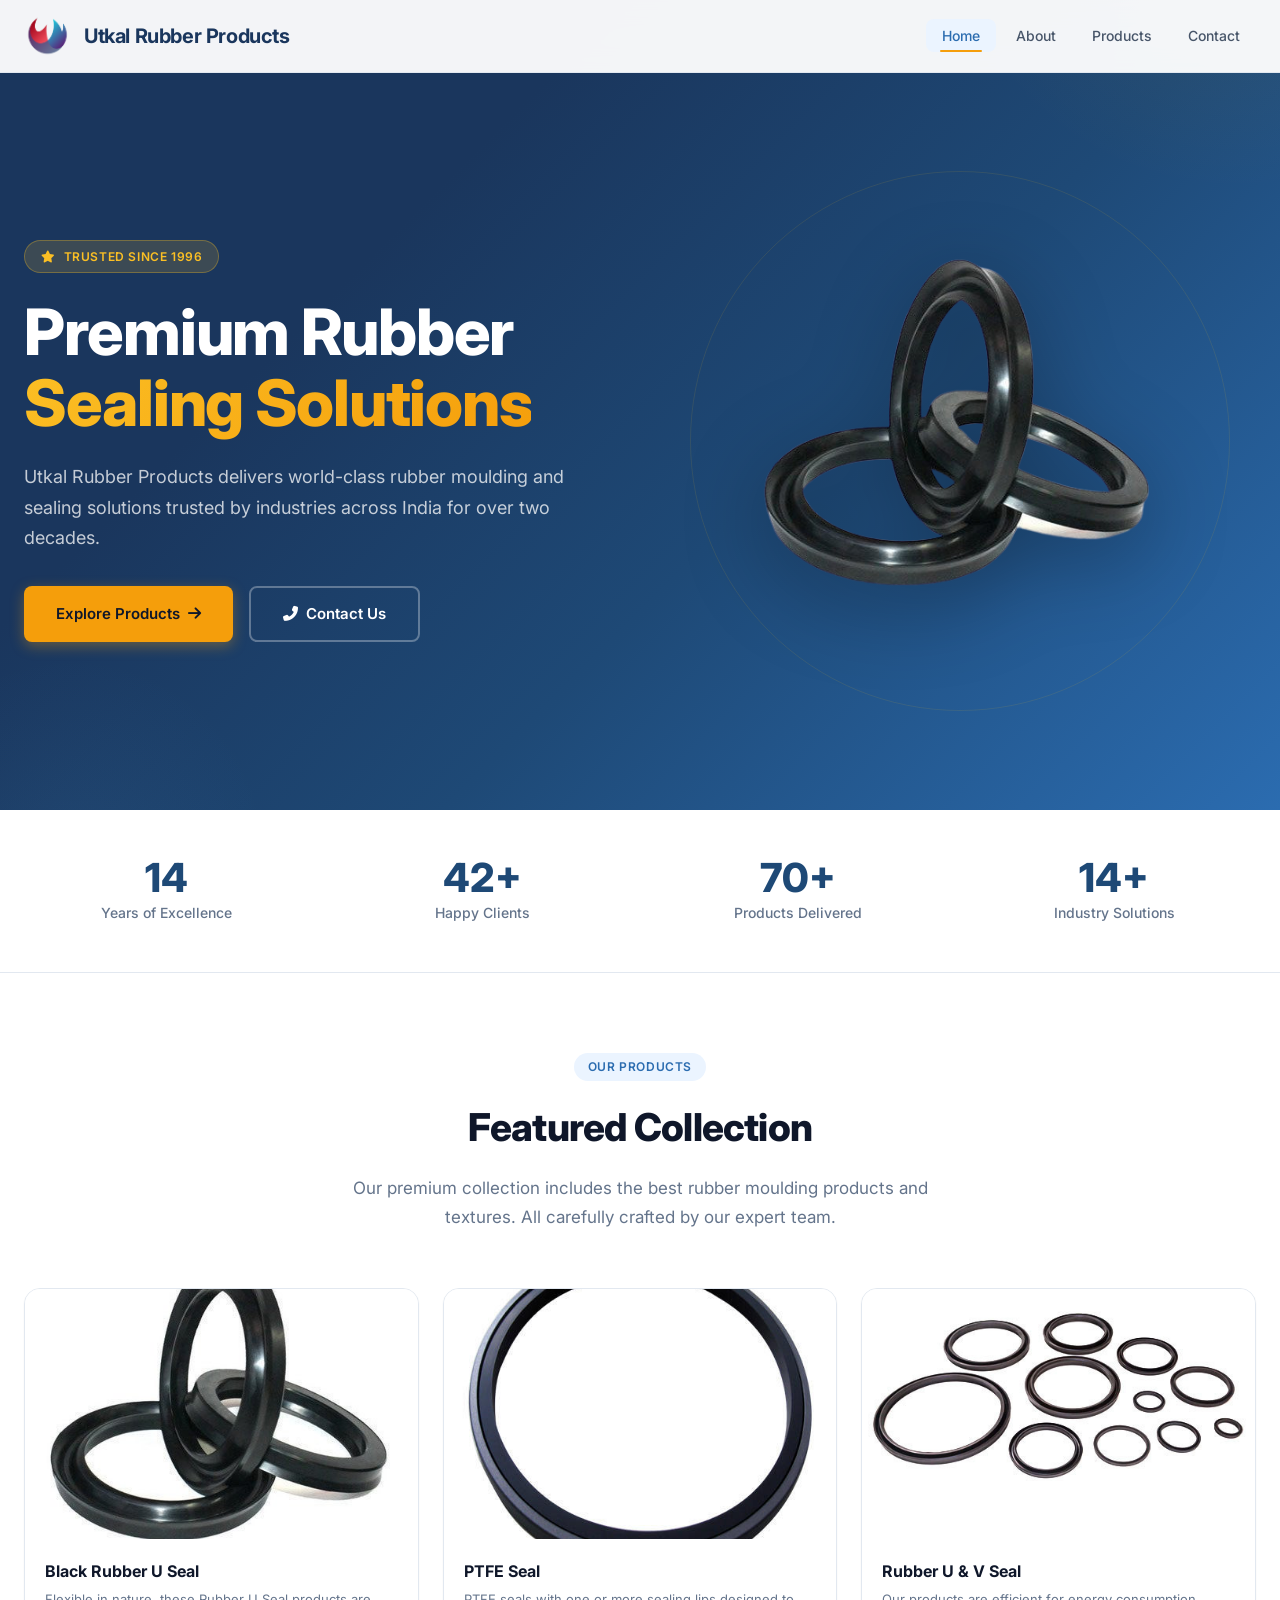
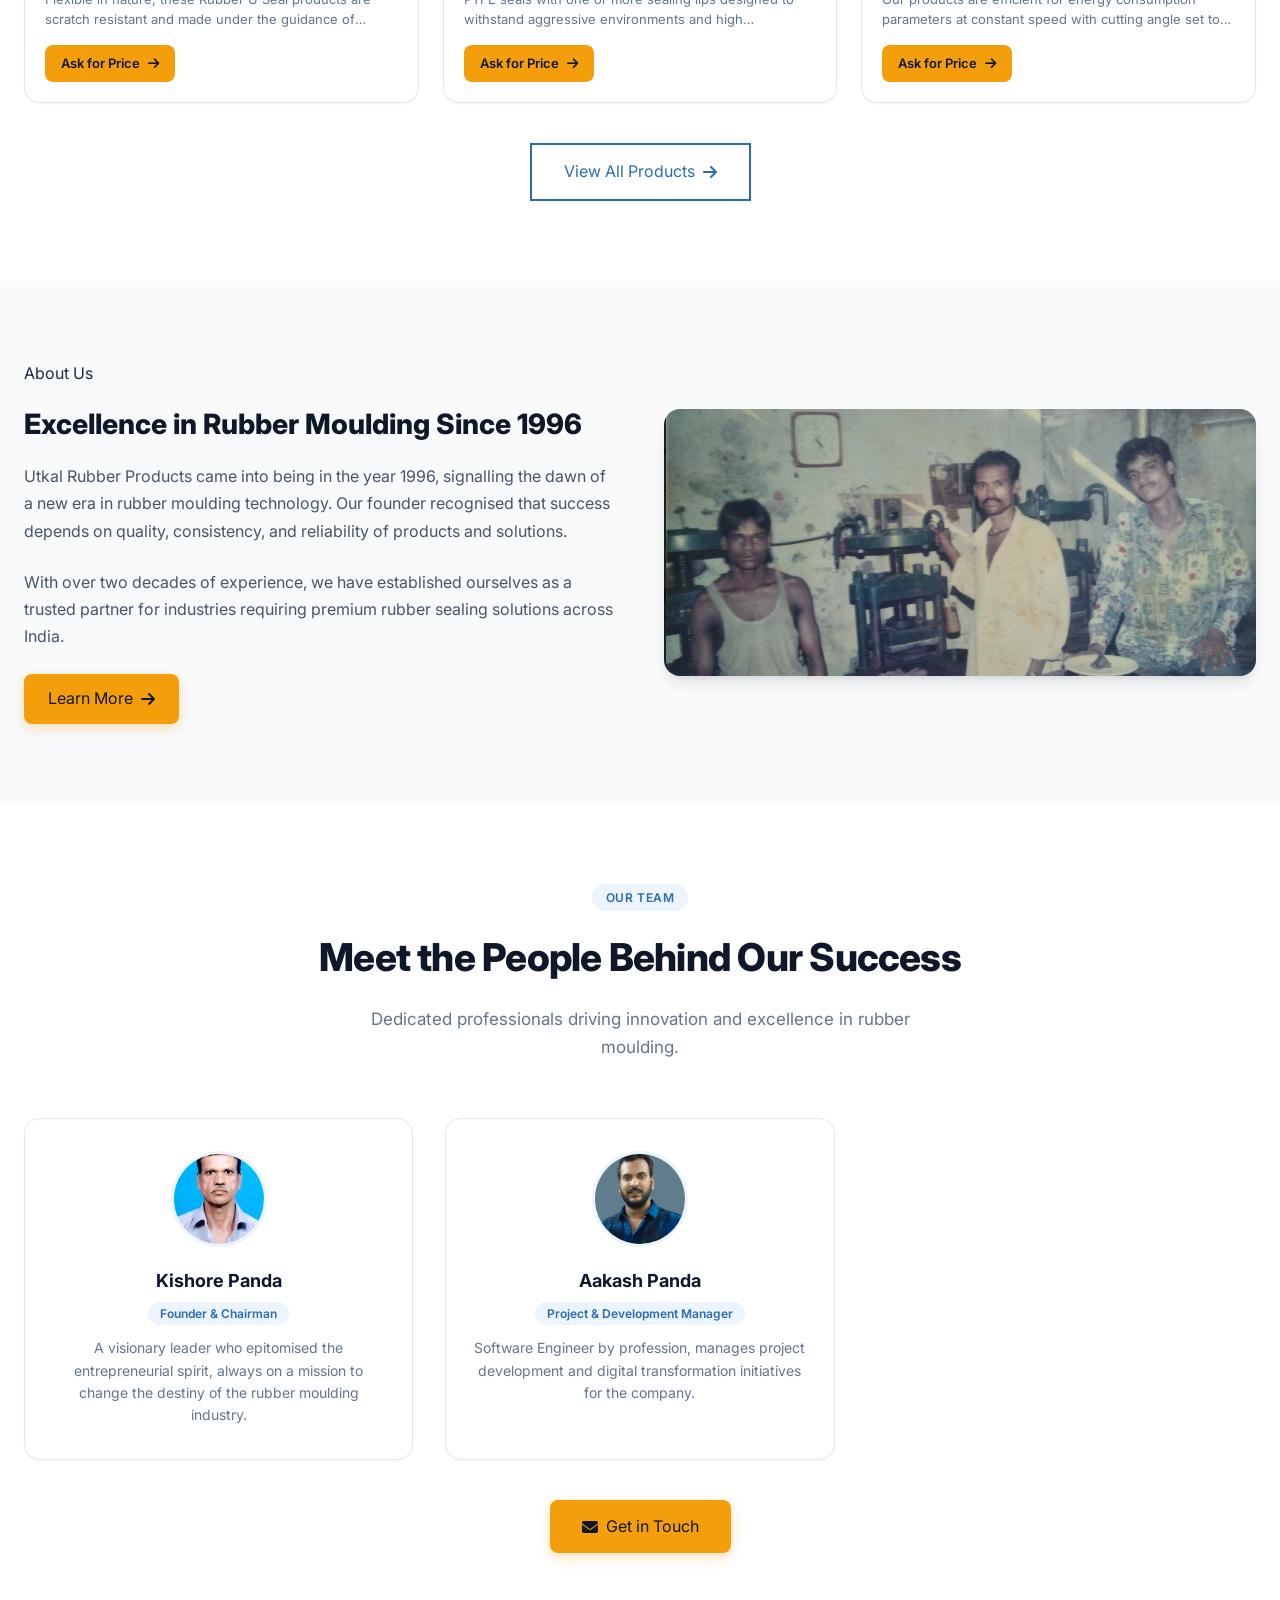
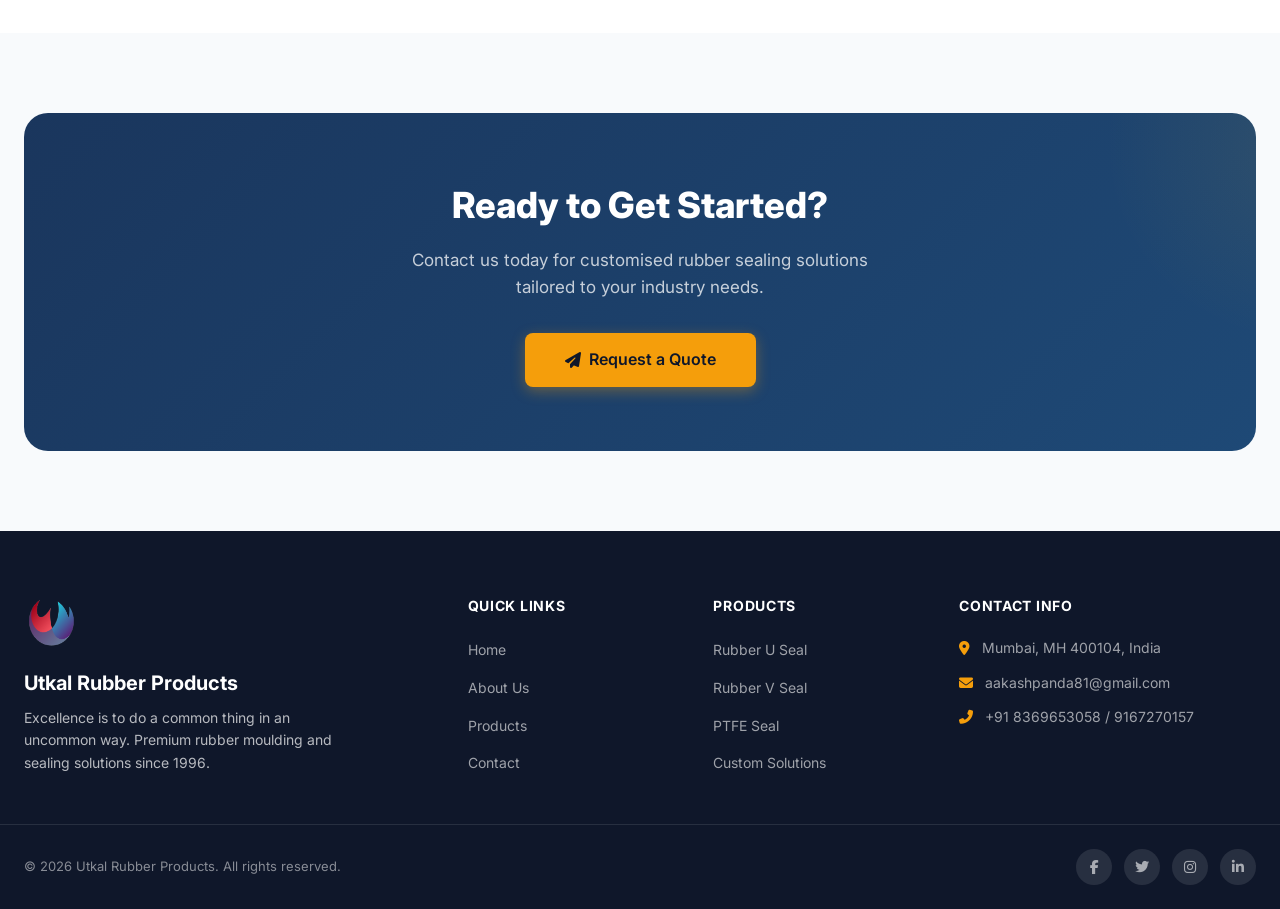
==== index.html @ c0f3c9cb "Comment out team card for Deepak Panda Comment out a team card section in index.html." ====
<!DOCTYPE html>
<html lang="en">
<head>
  <meta charset="UTF-8">
  <meta name="viewport" content="width=device-width, initial-scale=1.0">
  <title>Utkal Rubber Products | Premium Rubber Sealing Solutions Since 1996</title>
  <meta name="description" content="Utkal Rubber Products - India's trusted manufacturer of premium rubber U seals, V seals, PTFE seals and customised sealing solutions since 1996.">
  <meta name="keywords" content="rubber seals, U seal, V seal, PTFE seal, rubber moulding, industrial seals, India">
  
  <!-- Open Graph -->
  <meta property="og:title" content="Utkal Rubber Products - Premium Rubber Sealing Solutions">
  <meta property="og:description" content="Trusted manufacturer of premium rubber seals and moulding products since 1996.">
  <meta property="og:image" content="image/logoU.png">
  <meta property="og:type" content="website">

  <!-- Styles -->
  <link rel="stylesheet" href="main.css">
  <link rel="stylesheet" href="https://cdnjs.cloudflare.com/ajax/libs/font-awesome/6.5.1/css/all.min.css">
  <link href="https://unpkg.com/aos@2.3.1/dist/aos.css" rel="stylesheet">

  <style>
    /* Inline page-specific overrides (minimal) */
    .page-hero { display: none; }
  </style>
</head>
<body>

  <!-- ============================================ -->
  <!-- NAVIGATION -->
  <!-- ============================================ -->
  <nav class="navbar-modern" id="navbar">
    <div class="nav-container">
      <a href="index.html" class="nav-brand">
        <img src="image/logoU.png" alt="Utkal Rubber Products Logo">
        <span>Utkal Rubber Products</span>
      </a>
      <button class="hamburger" id="hamburger" aria-label="Toggle navigation menu" aria-expanded="false">
        <span></span>
        <span></span>
        <span></span>
      </button>
      <ul class="nav-links" id="navLinks">
        <li><a href="index.html" class="active">Home</a></li>
        <li><a href="About.html">About</a></li>
        <li><a href="Product.html">Products</a></li>
        <li><a href="Contact.html">Contact</a></li>
      </ul>
    </div>
  </nav>

  <!-- ============================================ -->
  <!-- HERO SECTION -->
  <!-- ============================================ -->
  <section class="hero-section">
    <div class="hero-content">
      <div class="hero-text">
        <div class="badge">
          <i class="fas fa-star"></i>
          Trusted Since 1996
        </div>
        <h1>
          Premium Rubber<br>
          <span>Sealing Solutions</span>
        </h1>
        <p>
          Utkal Rubber Products delivers world-class rubber moulding and sealing solutions trusted by industries across India for over two decades.
        </p>
        <div class="hero-cta">
          <a href="Product.html" class="btn-primary">
            Explore Products
            <i class="fas fa-arrow-right"></i>
          </a>
          <a href="Contact.html" class="btn-secondary">
            <i class="fas fa-phone-alt"></i>
            Contact Us
          </a>
        </div>
      </div>
      <div class="hero-image">
        <div class="image-wrapper">
          <img src="image/Black_Rubber_U_Seal-removebg-preview.png" alt="Black Rubber U Seal - Premium Quality">
          <div class="glow-ring"></div>
        </div>
      </div>
    </div>
  </section>

  <!-- ============================================ -->
  <!-- STATS BAR -->
  <!-- ============================================ -->
  <section class="stats-bar">
    <div class="stats-grid">
      <div class="stat-item" data-aos="fade-up" data-aos-delay="100">
        <div class="number" data-target="28">28</div>
        <div class="label">Years of Excellence</div>
      </div>
      <div class="stat-item" data-aos="fade-up" data-aos-delay="200">
        <div class="number" data-target="500">500+</div>
        <div class="label">Happy Clients</div>
      </div>
      <div class="stat-item" data-aos="fade-up" data-aos-delay="300">
        <div class="number" data-target="1000">1000+</div>
        <div class="label">Products Delivered</div>
      </div>
      <div class="stat-item" data-aos="fade-up" data-aos-delay="400">
        <div class="number" data-target="50">50+</div>
        <div class="label">Industry Solutions</div>
      </div>
    </div>
  </section>

  <!-- ============================================ -->
  <!-- FEATURED PRODUCTS -->
  <!-- ============================================ -->
  <section class="section" id="products">
    <div class="section-container">
      <div class="section-header" data-aos="fade-up">
        <span class="section-tag">Our Products</span>
        <h2>Featured Collection</h2>
        <p>Our premium collection includes the best rubber moulding products and textures. All carefully crafted by our expert team.</p>
      </div>
      <div class="product-grid">
        <!-- Product 1 -->
        <div class="product-card" data-aos="fade-up" data-aos-delay="100">
          <div class="product-card-image">
            <img src="image/Black Rubber U Seal.jpg" alt="Black Rubber U Seal">
          </div>
          <div class="product-card-body">
            <h3>Black Rubber U Seal</h3>
            <p>Flexible in nature, these Rubber U Seal products are scratch resistant and made under the guidance of professionals.</p>
            <a href="Contact.html" class="product-card-link">Ask for Price <i class="fas fa-arrow-right"></i></a>
          </div>
        </div>

        <!-- Product 2 -->
        <div class="product-card" data-aos="fade-up" data-aos-delay="200">
          <div class="product-card-image">
            <img src="image/PTFE Seal.jpg" alt="PTFE Seal">
          </div>
          <div class="product-card-body">
            <h3>PTFE Seal</h3>
            <p>PTFE seals with one or more sealing lips designed to withstand aggressive environments and high temperatures.</p>
            <a href="Contact.html" class="product-card-link">Ask for Price <i class="fas fa-arrow-right"></i></a>
          </div>
        </div>

        <!-- Product 3 -->
        <div class="product-card" data-aos="fade-up" data-aos-delay="300">
          <div class="product-card-image">
            <img src="image/Rubber U and V Seal.jpg" alt="Rubber U and V Seal">
          </div>
          <div class="product-card-body">
            <h3>Rubber U & V Seal</h3>
            <p>Our products are efficient for energy consumption parameters at constant speed with cutting angle set to suit material.</p>
            <a href="Contact.html" class="product-card-link">Ask for Price <i class="fas fa-arrow-right"></i></a>
          </div>
        </div>
      </div>

      <div style="text-align:center;margin-top:2.5rem;" data-aos="fade-up">
        <a href="Product.html" class="btn-outline" style="display:inline-flex;align-items:center;gap:0.5rem;padding:0.875rem 2rem;">
          View All Products <i class="fas fa-arrow-right"></i>
        </a>
      </div>
    </div>
  </section>

  <!-- ============================================ -->
  <!-- ABOUT TEASER -->
  <!-- ============================================ -->
  <section class="section section-alt" id="about">
    <div class="section-container">
      <div class="about-content" data-aos="fade-up">
        <div class="about-text">
          <span class="section-tag" style="margin-bottom:1rem;display:inline-block;">About Us</span>
          <h2>Excellence in Rubber Moulding Since 1996</h2>
          <p>
            Utkal Rubber Products came into being in the year 1996, signalling the dawn of a new era in rubber moulding technology. Our founder recognised that success depends on quality, consistency, and reliability of products and solutions.
          </p>
          <p>
            With over two decades of experience, we have established ourselves as a trusted partner for industries requiring premium rubber sealing solutions across India.
          </p>
          <a href="About.html" class="btn-accent" style="display:inline-flex;align-items:center;gap:0.5rem;padding:0.75rem 1.5rem;border-radius:var(--radius-md);">
            Learn More <i class="fas fa-arrow-right"></i>
          </a>
        </div>
        <div class="about-image">
          <img src="image/co.PNG" alt="Utkal Rubber Products - Manufacturing Excellence">
        </div>
      </div>
    </div>
  </section>

  <!-- ============================================ -->
  <!-- TEAM SECTION -->
  <!-- ============================================ -->
  <section class="section" id="team">
    <div class="section-container">
      <div class="section-header" data-aos="fade-up">
        <span class="section-tag">Our Team</span>
        <h2>Meet the People Behind Our Success</h2>
        <p>Dedicated professionals driving innovation and excellence in rubber moulding.</p>
      </div>
      <div class="team-grid">
        <!-- Team 1 -->
        <div class="team-card" data-aos="fade-up" data-aos-delay="100">
          <img class="avatar" src="image/papa.PNG" alt="Kishore Panda - Founder & Chairman">
          <h3>Kishore Panda</h3>
          <span class="role">Founder & Chairman</span>
          <p>A visionary leader who epitomised the entrepreneurial spirit, always on a mission to change the destiny of the rubber moulding industry.</p>
        </div>
        <!-- Team 2 -->
        <div class="team-card" data-aos="fade-up" data-aos-delay="200">
          <img class="avatar" src="image/Aakash_Photo.jpg" alt="Aakash Panda - Project Manager">
          <h3>Aakash Panda</h3>
          <span class="role">Project & Development Manager</span>
          <p>Software Engineer by profession, manages project development and digital transformation initiatives for the company.</p>
        </div>
        <!-- Team 3 -->
        <!--<div class="team-card" data-aos="fade-up" data-aos-delay="300">
          <img class="avatar" src="image/Capture.PNG" alt="Deepak Panda - R&D Manager">
          <h3>Deepak Panda</h3>
          <span class="role">Research & Development Manager</span>
          <p>Electronics and Telecommunication Engineer leading innovation and new product development in the R&D unit.</p>
        </div>-->
      </div>
      <div style="text-align:center;margin-top:2.5rem;" data-aos="fade-up">
        <a href="Contact.html" class="btn-accent" style="display:inline-flex;align-items:center;gap:0.5rem;padding:0.875rem 2rem;border-radius:var(--radius-md);">
          <i class="fas fa-envelope"></i>
          Get in Touch
        </a>
      </div>
    </div>
  </section>

  <!-- ============================================ -->
  <!-- CTA BANNER -->
  <!-- ============================================ -->
  <section class="section section-alt">
    <div class="section-container">
      <div class="cta-banner" data-aos="zoom-in">
        <h2>Ready to Get Started?</h2>
        <p>Contact us today for customised rubber sealing solutions tailored to your industry needs.</p>
        <a href="Contact.html" class="btn-primary" style="display:inline-flex;align-items:center;gap:0.5rem;padding:0.875rem 2.5rem;border-radius:var(--radius-md);font-size:1rem;position:relative;">
          <i class="fas fa-paper-plane"></i>
          Request a Quote
        </a>
      </div>
    </div>
  </section>

  <!-- ============================================ -->
  <!-- FOOTER -->
  <!-- ============================================ -->
  <footer class="footer-modern">
    <div class="footer-grid">
      <div class="footer-brand">
        <img src="image/logoU.png" alt="Utkal Rubber Products">
        <h3>Utkal Rubber Products</h3>
        <p>Excellence is to do a common thing in an uncommon way. Premium rubber moulding and sealing solutions since 1996.</p>
      </div>
      <div class="footer-col">
        <h4>Quick Links</h4>
        <ul>
          <li><a href="index.html">Home</a></li>
          <li><a href="About.html">About Us</a></li>
          <li><a href="Product.html">Products</a></li>
          <li><a href="Contact.html">Contact</a></li>
        </ul>
      </div>
      <div class="footer-col">
        <h4>Products</h4>
        <ul>
          <li><a href="Product.html">Rubber U Seal</a></li>
          <li><a href="Product.html">Rubber V Seal</a></li>
          <li><a href="Product.html">PTFE Seal</a></li>
          <li><a href="Product.html">Custom Solutions</a></li>
        </ul>
      </div>
      <div class="footer-col">
        <h4>Contact Info</h4>
        <ul class="footer-contact">
          <li>
            <i class="fas fa-map-marker-alt"></i>
            <span>Mumbai, MH 400104, India</span>
          </li>
          <li>
            <i class="fas fa-envelope"></i>
            <span>aakashpanda81@gmail.com</span>
          </li>
          <li>
            <i class="fas fa-phone-alt"></i>
            <span>+91 8369653058 / 9167270157</span>
          </li>
        </ul>
      </div>
    </div>
    <div class="footer-bottom">
      <div class="footer-container">
        <p>&copy; 2026 Utkal Rubber Products. All rights reserved.</p>
        <div class="social-links">
          <a href="#" aria-label="Facebook"><i class="fab fa-facebook-f"></i></a>
          <a href="#" aria-label="Twitter"><i class="fab fa-twitter"></i></a>
          <a href="#" aria-label="Instagram"><i class="fab fa-instagram"></i></a>
          <a href="#" aria-label="LinkedIn"><i class="fab fa-linkedin-in"></i></a>
        </div>
      </div>
    </div>
  </footer>

  <!-- ============================================ -->
  <!-- SCRIPTS -->
  <!-- ============================================ -->
  <script src="https://unpkg.com/aos@2.3.1/dist/aos.js"></script>
  <script>
    // Initialize AOS
    AOS.init({
      duration: 800,
      once: true,
      offset: 100,
    });

    // Mobile Hamburger Menu
    const hamburger = document.getElementById('hamburger');
    const navLinks = document.getElementById('navLinks');

    hamburger.addEventListener('click', () => {
      hamburger.classList.toggle('active');
      navLinks.classList.toggle('open');
      const expanded = hamburger.getAttribute('aria-expanded') === 'true' ? 'false' : 'true';
      hamburger.setAttribute('aria-expanded', expanded);
    });

    // Close menu on link click
    navLinks.querySelectorAll('a').forEach(link => {
      link.addEventListener('click', () => {
        hamburger.classList.remove('active');
        navLinks.classList.remove('open');
        hamburger.setAttribute('aria-expanded', 'false');
      });
    });

    // Navbar scroll effect
    const navbar = document.getElementById('navbar');
    let lastScroll = 0;

    window.addEventListener('scroll', () => {
      const currentScroll = window.pageYOffset;
      if (currentScroll > 50) {
        navbar.classList.add('scrolled');
      } else {
        navbar.classList.remove('scrolled');
      }
      lastScroll = currentScroll;
    });

    // Animated Counter for Stats
    function animateCounters() {
      const counters = document.querySelectorAll('.stat-item .number');
      const speed = 200;

      counters.forEach(counter => {
        const target = parseInt(counter.getAttribute('data-target'));
        const text = counter.textContent;
        const hasPlus = text.includes('+');
        const count = parseInt(text.replace(/\D/g, ''));

        const updateCount = () => {
          const current = parseInt(counter.textContent.replace(/\D/g, '')) || 0;
          const increment = Math.ceil(target / speed);

          if (current < target) {
            const next = Math.min(current + increment, target);
            counter.textContent = next + (hasPlus ? '+' : '');
            requestAnimationFrame(updateCount);
          } else {
            counter.textContent = target + (hasPlus ? '+' : '');
          }
        };

        // Use IntersectionObserver to trigger animation
        const observer = new IntersectionObserver((entries) => {
          entries.forEach(entry => {
            if (entry.isIntersecting) {
              counter.textContent = '0';
              updateCount();
              observer.unobserve(entry.target);
            }
          });
        }, { threshold: 0.5 });

        observer.observe(counter);
      });
    }

    // Start counters when DOM is ready
    document.addEventListener('DOMContentLoaded', animateCounters);
  </script>
</body>
</html>
---- main.css ----
/* ============================================
   Utkal Rubber Products - Modern Stylesheet
   Design System: Dark Blue + Amber
   ============================================ */

/* Google Fonts Import */
@import url('https://fonts.googleapis.com/css2?family=Inter:wght@300;400;500;600;700;800&display=swap');

/* CSS Custom Properties / Design Tokens */
:root {
  /* Primary Colors */
  --primary-900: #1a365d;
  --primary-800: #1e4976;
  --primary-700: #2b6cb0;
  --primary-600: #3182ce;
  --primary-500: #4299e1;
  --primary-400: #63b3ed;
  --primary-100: #ebf4ff;

  /* Accent Colors */
  --accent-600: #d97706;
  --accent-500: #f59e0b;
  --accent-400: #fbbf24;
  --accent-100: #fef3c7;

  /* Neutrals */
  --neutral-900: #0f172a;
  --neutral-800: #1e293b;
  --neutral-700: #334155;
  --neutral-600: #475569;
  --neutral-500: #64748b;
  --neutral-400: #94a3b8;
  --neutral-300: #cbd5e1;
  --neutral-200: #e2e8f0;
  --neutral-100: #f1f5f9;
  --neutral-50: #f8fafc;

  /* Typography */
  --font-family: 'Inter', -apple-system, BlinkMacSystemFont, 'Segoe UI', sans-serif;

  /* Shadows */
  --shadow-sm: 0 1px 2px rgba(0, 0, 0, 0.05);
  --shadow-md: 0 4px 6px -1px rgba(0, 0, 0, 0.1), 0 2px 4px -1px rgba(0, 0, 0, 0.06);
  --shadow-lg: 0 10px 15px -3px rgba(0, 0, 0, 0.1), 0 4px 6px -2px rgba(0, 0, 0, 0.05);
  --shadow-xl: 0 20px 25px -5px rgba(0, 0, 0, 0.1), 0 10px 10px -5px rgba(0, 0, 0, 0.04);

  /* Transitions */
  --transition-fast: 150ms ease;
  --transition-base: 300ms ease;
  --transition-slow: 500ms ease;

  /* Border Radius */
  --radius-sm: 0.375rem;
  --radius-md: 0.5rem;
  --radius-lg: 0.75rem;
  --radius-xl: 1rem;
  --radius-2xl: 1.5rem;
}

/* Base Reset */
*,
*::before,
*::after {
  margin: 0;
  padding: 0;
  box-sizing: border-box;
}

html {
  scroll-behavior: smooth;
  -webkit-text-size-adjust: 100%;
}

body {
  font-family: var(--font-family);
  color: var(--neutral-800);
  background-color: #ffffff;
  line-height: 1.6;
  -webkit-font-smoothing: antialiased;
  -moz-osx-font-smoothing: grayscale;
  overflow-x: hidden;
}

img {
  max-width: 100%;
  height: auto;
  display: block;
}

a {
  text-decoration: none;
  color: inherit;
  transition: color var(--transition-fast);
}

button {
  cursor: pointer;
  font-family: inherit;
  border: none;
  outline: none;
}

/* ============================================
   Navigation Styles
   ============================================ */
.navbar-modern {
  position: fixed;
  top: 0;
  left: 0;
  width: 100%;
  z-index: 1000;
  background: rgba(255, 255, 255, 0.95);
  backdrop-filter: blur(12px);
  -webkit-backdrop-filter: blur(12px);
  border-bottom: 1px solid var(--neutral-200);
  transition: all var(--transition-base);
}

.navbar-modern.scrolled {
  box-shadow: var(--shadow-lg);
}

.navbar-modern .nav-container {
  max-width: 1280px;
  margin: 0 auto;
  padding: 0 1.5rem;
  display: flex;
  align-items: center;
  justify-content: space-between;
  height: 72px;
}

.navbar-modern .nav-brand {
  display: flex;
  align-items: center;
  gap: 0.75rem;
}

.navbar-modern .nav-brand img {
  width: 48px;
  height: 48px;
  border-radius: 50%;
  object-fit: contain;
  transition: transform var(--transition-base);
}

.navbar-modern .nav-brand:hover img {
  transform: scale(1.05);
}

.navbar-modern .nav-brand span {
  font-size: 1.25rem;
  font-weight: 700;
  color: var(--primary-900);
  letter-spacing: -0.02em;
}

.navbar-modern .nav-links {
  display: flex;
  align-items: center;
  gap: 0.25rem;
  list-style: none;
}

.navbar-modern .nav-links a {
  padding: 0.5rem 1rem;
  font-size: 0.875rem;
  font-weight: 500;
  color: var(--neutral-600);
  border-radius: var(--radius-md);
  transition: all var(--transition-fast);
  position: relative;
}

.navbar-modern .nav-links a::after {
  content: '';
  position: absolute;
  bottom: 0;
  left: 50%;
  transform: translateX(-50%) scaleX(0);
  width: 60%;
  height: 2px;
  background: var(--accent-500);
  transition: transform var(--transition-base);
  border-radius: 1px;
}

.navbar-modern .nav-links a:hover,
.navbar-modern .nav-links a.active {
  color: var(--primary-700);
  background: var(--primary-100);
}

.navbar-modern .nav-links a:hover::after,
.navbar-modern .nav-links a.active::after {
  transform: translateX(-50%) scaleX(1);
}

/* Hamburger Button */
.navbar-modern .hamburger {
  display: none;
  flex-direction: column;
  gap: 5px;
  padding: 8px;
  background: none;
  border: none;
  cursor: pointer;
}

.navbar-modern .hamburger span {
  display: block;
  width: 24px;
  height: 2px;
  background: var(--neutral-800);
  border-radius: 2px;
  transition: all var(--transition-base);
  transform-origin: center;
}

.navbar-modern .hamburger.active span:nth-child(1) {
  transform: translateY(7px) rotate(45deg);
}

.navbar-modern .hamburger.active span:nth-child(2) {
  opacity: 0;
}

.navbar-modern .hamburger.active span:nth-child(3) {
  transform: translateY(-7px) rotate(-45deg);
}

/* Mobile Menu */
@media (max-width: 768px) {
  .navbar-modern .hamburger {
    display: flex;
  }

  .navbar-modern .nav-links {
    position: fixed;
    top: 72px;
    left: 0;
    width: 100%;
    background: rgba(255, 255, 255, 0.98);
    backdrop-filter: blur(12px);
    flex-direction: column;
    padding: 1rem;
    gap: 0.5rem;
    box-shadow: var(--shadow-lg);
    transform: translateY(-120%);
    opacity: 0;
    transition: all var(--transition-base);
    pointer-events: none;
  }

  .navbar-modern .nav-links.open {
    transform: translateY(0);
    opacity: 1;
    pointer-events: all;
  }

  .navbar-modern .nav-links a {
    width: 100%;
    text-align: center;
    padding: 0.75rem 1rem;
    font-size: 1rem;
  }
}

/* ============================================
   Hero Section
   ============================================ */
.hero-section {
  min-height: 90vh;
  display: flex;
  align-items: center;
  padding-top: 72px;
  background: linear-gradient(135deg, var(--primary-900) 0%, #1a365d 30%, #1e4976 60%, #2b6cb0 100%);
  position: relative;
  overflow: hidden;
}

.hero-section::before {
  content: '';
  position: absolute;
  top: -50%;
  right: -20%;
  width: 600px;
  height: 600px;
  background: radial-gradient(circle, rgba(251, 191, 36, 0.08) 0%, transparent 70%);
  border-radius: 50%;
  animation: float 8s ease-in-out infinite;
}

.hero-section::after {
  content: '';
  position: absolute;
  bottom: -30%;
  left: -10%;
  width: 400px;
  height: 400px;
  background: radial-gradient(circle, rgba(99, 179, 237, 0.06) 0%, transparent 70%);
  border-radius: 50%;
  animation: float 10s ease-in-out infinite reverse;
}

.hero-content {
  max-width: 1280px;
  margin: 0 auto;
  padding: 4rem 1.5rem;
  display: grid;
  grid-template-columns: 1fr 1fr;
  gap: 3rem;
  align-items: center;
  position: relative;
  z-index: 1;
  width: 100%;
}

.hero-text {
  animation: fadeInUp 1s ease-out;
}

.hero-text .badge {
  display: inline-flex;
  align-items: center;
  gap: 0.5rem;
  padding: 0.375rem 1rem;
  background: rgba(251, 191, 36, 0.15);
  border: 1px solid rgba(251, 191, 36, 0.3);
  border-radius: 999px;
  font-size: 0.75rem;
  font-weight: 600;
  color: var(--accent-400);
  text-transform: uppercase;
  letter-spacing: 0.05em;
  margin-bottom: 1.5rem;
}

.hero-text h1 {
  font-size: clamp(2.5rem, 5vw, 4rem);
  font-weight: 800;
  line-height: 1.1;
  color: #ffffff;
  margin-bottom: 1.5rem;
  letter-spacing: -0.02em;
}

.hero-text h1 span {
  background: linear-gradient(135deg, var(--accent-400), var(--accent-500));
  -webkit-background-clip: text;
  -webkit-text-fill-color: transparent;
  background-clip: text;
}

.hero-text p {
  font-size: 1.125rem;
  line-height: 1.7;
  color: rgba(255, 255, 255, 0.75);
  margin-bottom: 2rem;
  max-width: 540px;
}

.hero-cta {
  display: flex;
  gap: 1rem;
  flex-wrap: wrap;
}

.btn-primary {
  display: inline-flex;
  align-items: center;
  gap: 0.5rem;
  padding: 0.875rem 2rem;
  background: var(--accent-500);
  color: var(--neutral-900);
  font-weight: 600;
  font-size: 0.9375rem;
  border-radius: var(--radius-md);
  transition: all var(--transition-base);
  box-shadow: 0 4px 14px rgba(245, 158, 11, 0.35);
}

.btn-primary:hover {
  background: var(--accent-600);
  transform: translateY(-2px);
  box-shadow: 0 6px 20px rgba(245, 158, 11, 0.45);
}

.btn-secondary {
  display: inline-flex;
  align-items: center;
  gap: 0.5rem;
  padding: 0.875rem 2rem;
  background: transparent;
  color: #ffffff;
  font-weight: 600;
  font-size: 0.9375rem;
  border: 2px solid rgba(255, 255, 255, 0.3);
  border-radius: var(--radius-md);
  transition: all var(--transition-base);
}

.btn-secondary:hover {
  border-color: #ffffff;
  background: rgba(255, 255, 255, 0.1);
  transform: translateY(-2px);
}

.hero-image {
  display: flex;
  justify-content: center;
  align-items: center;
  animation: fadeInUp 1s ease-out 0.3s both;
}

.hero-image .image-wrapper {
  position: relative;
  width: 100%;
  max-width: 450px;
}

.hero-image img {
  width: 100%;
  height: auto;
  filter: drop-shadow(0 20px 40px rgba(0, 0, 0, 0.3));
  animation: float 6s ease-in-out infinite;
  position: relative;
  z-index: 1;
}

.hero-image .glow-ring {
  position: absolute;
  width: 120%;
  height: 120%;
  top: -10%;
  left: -10%;
  border: 1px solid rgba(251, 191, 36, 0.1);
  border-radius: 50%;
  animation: pulse-ring 4s ease-in-out infinite;
}

/* ============================================
   Stats Bar
   ============================================ */
.stats-bar {
  background: #ffffff;
  border-bottom: 1px solid var(--neutral-200);
  padding: 3rem 0;
}

.stats-grid {
  max-width: 1280px;
  margin: 0 auto;
  padding: 0 1.5rem;
  display: grid;
  grid-template-columns: repeat(4, 1fr);
  gap: 2rem;
}

.stat-item {
  text-align: center;
}

.stat-item .number {
  font-size: 2.5rem;
  font-weight: 800;
  color: var(--primary-800);
  line-height: 1;
  margin-bottom: 0.25rem;
}

.stat-item .label {
  font-size: 0.875rem;
  color: var(--neutral-500);
  font-weight: 500;
}

@media (max-width: 768px) {
  .stats-grid {
    grid-template-columns: repeat(2, 1fr);
    gap: 1.5rem;
  }
  
  .stat-item .number {
    font-size: 2rem;
  }
}

/* ============================================
   Section Styles
   ============================================ */
.section {
  padding: 5rem 0;
}

.section-alt {
  background: var(--neutral-50);
}

.section-dark {
  background: var(--primary-900);
  color: #ffffff;
}

.section-container {
  max-width: 1280px;
  margin: 0 auto;
  padding: 0 1.5rem;
}

.section-header {
  text-align: center;
  margin-bottom: 3.5rem;
}

.section-header h2 {
  font-size: clamp(1.75rem, 3vw, 2.5rem);
  font-weight: 800;
  color: var(--neutral-900);
  margin-bottom: 1rem;
  letter-spacing: -0.02em;
}

.section-header .section-tag {
  display: inline-flex;
  align-items: center;
  gap: 0.5rem;
  padding: 0.25rem 0.875rem;
  background: var(--primary-100);
  border-radius: 999px;
  font-size: 0.75rem;
  font-weight: 600;
  color: var(--primary-700);
  text-transform: uppercase;
  letter-spacing: 0.05em;
  margin-bottom: 1rem;
}

.section-header p {
  font-size: 1.0625rem;
  color: var(--neutral-500);
  max-width: 600px;
  margin: 0 auto;
  line-height: 1.7;
}

.section-header.light h2 {
  color: #ffffff;
}

.section-header.light p {
  color: rgba(255, 255, 255, 0.75);
}

/* ============================================
   Cards
   ============================================ */
.card {
  background: #ffffff;
  border-radius: var(--radius-xl);
  overflow: hidden;
  box-shadow: var(--shadow-sm);
  border: 1px solid var(--neutral-200);
  transition: all var(--transition-base);
}

.card:hover {
  box-shadow: var(--shadow-lg);
  transform: translateY(-4px);
}

.card-image {
  width: 100%;
  height: 240px;
  object-fit: cover;
  transition: transform var(--transition-slow);
}

.card:hover .card-image {
  transform: scale(1.05);
}

.card-body {
  padding: 1.5rem;
}

.card-body h3 {
  font-size: 1.125rem;
  font-weight: 700;
  color: var(--neutral-900);
  margin-bottom: 0.5rem;
}

.card-body p {
  font-size: 0.875rem;
  color: var(--neutral-500);
  line-height: 1.6;
  margin-bottom: 1.25rem;
}

.card-footer {
  padding: 0 1.5rem 1.5rem;
}

/* ============================================
   Product Grid
   ============================================ */
.product-grid {
  display: grid;
  grid-template-columns: repeat(3, 1fr);
  gap: 1.5rem;
}

@media (max-width: 1024px) {
  .product-grid {
    grid-template-columns: repeat(2, 1fr);
  }
}

@media (max-width: 640px) {
  .product-grid {
    grid-template-columns: 1fr;
  }

  .hero-content {
    grid-template-columns: 1fr;
    text-align: center;
    gap: 2rem;
  }

  .hero-text p {
    margin-left: auto;
    margin-right: auto;
  }

  .hero-cta {
    justify-content: center;
  }

  .hero-image .image-wrapper {
    max-width: 280px;
    margin: 0 auto;
  }
}

/* Product Card (Modern Redesign) */
.product-card {
  background: #ffffff;
  border-radius: var(--radius-xl);
  overflow: hidden;
  box-shadow: var(--shadow-sm);
  border: 1px solid var(--neutral-200);
  transition: all var(--transition-base);
}

.product-card:hover {
  box-shadow: var(--shadow-xl);
  transform: translateY(-6px);
}

.product-card-image {
  position: relative;
  width: 100%;
  height: 250px;
  overflow: hidden;
  background: var(--neutral-100);
}

.product-card-image img {
  width: 100%;
  height: 100%;
  object-fit: cover;
  transition: transform var(--transition-slow);
}

.product-card:hover .product-card-image img {
  transform: scale(1.08);
}

.product-card-body {
  padding: 1.25rem;
}

.product-card-body h3 {
  font-size: 1rem;
  font-weight: 700;
  color: var(--neutral-900);
  margin-bottom: 0.375rem;
}

.product-card-body p {
  font-size: 0.8125rem;
  color: var(--neutral-500);
  line-height: 1.5;
  margin-bottom: 1rem;
  display: -webkit-box;
  -webkit-line-clamp: 2;
  -webkit-box-orient: vertical;
  overflow: hidden;
}

.product-card-link {
  display: inline-flex;
  align-items: center;
  gap: 0.5rem;
  padding: 0.5rem 1rem;
  background: var(--accent-500);
  color: var(--neutral-900);
  font-size: 0.8125rem;
  font-weight: 600;
  border-radius: var(--radius-md);
  transition: all var(--transition-fast);
}

.product-card-link:hover {
  background: var(--accent-600);
  transform: translateY(-1px);
}

/* Mobile: Show more text in card body */
@media (max-width: 768px) {
  .product-card-body p {
    -webkit-line-clamp: 3;
  }
}

/* ============================================
   Team Cards
   ============================================ */
.team-grid {
  display: grid;
  grid-template-columns: repeat(3, 1fr);
  gap: 2rem;
}

.team-card {
  text-align: center;
  background: #ffffff;
  border-radius: var(--radius-xl);
  padding: 2rem 1.5rem;
  box-shadow: var(--shadow-sm);
  border: 1px solid var(--neutral-200);
  transition: all var(--transition-base);
}

.team-card:hover {
  box-shadow: var(--shadow-lg);
  transform: translateY(-4px);
}

.team-card .avatar {
  width: 96px;
  height: 96px;
  border-radius: 50%;
  object-fit: cover;
  margin: 0 auto 1.25rem;
  border: 3px solid var(--primary-100);
  transition: border-color var(--transition-base);
}

.team-card:hover .avatar {
  border-color: var(--accent-400);
}

.team-card h3 {
  font-size: 1.125rem;
  font-weight: 700;
  color: var(--neutral-900);
  margin-bottom: 0.25rem;
}

.team-card .role {
  display: inline-block;
  padding: 0.125rem 0.75rem;
  background: var(--primary-100);
  color: var(--primary-700);
  font-size: 0.75rem;
  font-weight: 600;
  border-radius: 999px;
  margin-bottom: 0.75rem;
}

.team-card p {
  font-size: 0.875rem;
  color: var(--neutral-500);
  line-height: 1.6;
}

@media (max-width: 768px) {
  .team-grid {
    grid-template-columns: 1fr;
    gap: 1.5rem;
  }
}

/* ============================================
   CTA Banner
   ============================================ */
.cta-banner {
  background: linear-gradient(135deg, var(--primary-900), #1e4976);
  padding: 4rem 2rem;
  border-radius: var(--radius-2xl);
  text-align: center;
  position: relative;
  overflow: hidden;
}

.cta-banner::before {
  content: '';
  position: absolute;
  top: -50%;
  right: -20%;
  width: 400px;
  height: 400px;
  background: radial-gradient(circle, rgba(251, 191, 36, 0.08) 0%, transparent 70%);
  border-radius: 50%;
}

.cta-banner h2 {
  font-size: clamp(1.5rem, 3vw, 2.25rem);
  font-weight: 800;
  color: #ffffff;
  margin-bottom: 0.75rem;
  position: relative;
}

.cta-banner p {
  color: rgba(255, 255, 255, 0.75);
  font-size: 1.0625rem;
  margin-bottom: 2rem;
  max-width: 500px;
  margin-left: auto;
  margin-right: auto;
  position: relative;
}

/* ============================================
   Footer
   ============================================ */
.footer-modern {
  background: var(--neutral-900);
  color: rgba(255, 255, 255, 0.7);
  padding: 4rem 0 0;
}

.footer-grid {
  max-width: 1280px;
  margin: 0 auto;
  padding: 0 1.5rem;
  display: grid;
  grid-template-columns: 2fr 1fr 1fr 1.5fr;
  gap: 3rem;
}

.footer-brand img {
  width: 56px;
  height: 56px;
  border-radius: 50%;
  margin-bottom: 1rem;
}

.footer-brand h3 {
  font-size: 1.25rem;
  font-weight: 700;
  color: #ffffff;
  margin-bottom: 0.5rem;
}

.footer-brand p {
  font-size: 0.875rem;
  line-height: 1.6;
  max-width: 320px;
}

.footer-col h4 {
  font-size: 0.875rem;
  font-weight: 700;
  color: #ffffff;
  text-transform: uppercase;
  letter-spacing: 0.05em;
  margin-bottom: 1.25rem;
}

.footer-col ul {
  list-style: none;
  display: flex;
  flex-direction: column;
  gap: 0.75rem;
}

.footer-col ul a {
  color: rgba(255, 255, 255, 0.6);
  font-size: 0.875rem;
  transition: color var(--transition-fast);
}

.footer-col ul a:hover {
  color: var(--accent-400);
}

.footer-contact li {
  display: flex;
  gap: 0.75rem;
  align-items: flex-start;
  color: rgba(255, 255, 255, 0.6);
  font-size: 0.875rem;
}

.footer-contact li i {
  margin-top: 0.25rem;
  color: var(--accent-500);
}

.footer-bottom {
  border-top: 1px solid rgba(255, 255, 255, 0.1);
  margin-top: 3rem;
  padding: 1.5rem 0;
}

.footer-bottom .footer-container {
  max-width: 1280px;
  margin: 0 auto;
  padding: 0 1.5rem;
  display: flex;
  justify-content: space-between;
  align-items: center;
  flex-wrap: wrap;
  gap: 1rem;
}

.footer-bottom p {
  font-size: 0.8125rem;
  color: rgba(255, 255, 255, 0.5);
}

.social-links {
  display: flex;
  gap: 0.75rem;
}

.social-links a {
  display: flex;
  align-items: center;
  justify-content: center;
  width: 36px;
  height: 36px;
  border-radius: 50%;
  background: rgba(255, 255, 255, 0.1);
  color: rgba(255, 255, 255, 0.6);
  font-size: 0.875rem;
  transition: all var(--transition-base);
}

.social-links a:hover {
  background: var(--accent-500);
  color: var(--neutral-900);
  transform: translateY(-2px);
}

@media (max-width: 768px) {
  .footer-grid {
    grid-template-columns: 1fr;
    gap: 2rem;
    text-align: center;
  }

  .footer-brand p {
    margin: 0 auto;
  }

  .footer-contact li {
    justify-content: center;
  }

  .footer-bottom .footer-container {
    flex-direction: column;
    text-align: center;
  }
}

/* ============================================
   Button Styles
   ============================================ */
.btn {
  display: inline-flex;
  align-items: center;
  gap: 0.5rem;
  padding: 0.75rem 1.5rem;
  font-weight: 600;
  font-size: 0.875rem;
  border-radius: var(--radius-md);
  transition: all var(--transition-base);
}

.btn-accent {
  background: var(--accent-500);
  color: var(--neutral-900);
  box-shadow: 0 4px 14px rgba(245, 158, 11, 0.3);
}

.btn-accent:hover {
  background: var(--accent-600);
  transform: translateY(-2px);
  box-shadow: 0 6px 20px rgba(245, 158, 11, 0.4);
}

.btn-outline {
  background: transparent;
  color: var(--primary-700);
  border: 2px solid var(--primary-700);
}

.btn-outline:hover {
  background: var(--primary-700);
  color: #ffffff;
  transform: translateY(-2px);
}

.btn-outline-light {
  background: transparent;
  color: #ffffff;
  border: 2px solid rgba(255, 255, 255, 0.3);
}

.btn-outline-light:hover {
  border-color: #ffffff;
  background: rgba(255, 255, 255, 0.1);
  transform: translateY(-2px);
}

/* ============================================
   Contact Form
   ============================================ */
.form-group {
  margin-bottom: 1rem;
}

.form-group label {
  display: block;
  font-size: 0.8125rem;
  font-weight: 600;
  color: var(--neutral-700);
  margin-bottom: 0.375rem;
}

.form-input {
  width: 100%;
  padding: 0.75rem 1rem;
  font-size: 0.9375rem;
  font-family: inherit;
  border: 1.5px solid var(--neutral-300);
  border-radius: var(--radius-md);
  background: #ffffff;
  color: var(--neutral-800);
  transition: all var(--transition-fast);
  outline: none;
}

.form-input:focus {
  border-color: var(--primary-500);
  box-shadow: 0 0 0 3px var(--primary-100);
}

.form-input::placeholder {
  color: var(--neutral-400);
}

textarea.form-input {
  resize: vertical;
  min-height: 120px;
}

.form-row {
  display: grid;
  grid-template-columns: 1fr 1fr;
  gap: 1rem;
}

@media (max-width: 640px) {
  .form-row {
    grid-template-columns: 1fr;
  }
}

/* ============================================
   Info Cards (Contact Page)
   ============================================ */
.info-card {
  display: flex;
  align-items: flex-start;
  gap: 1rem;
  padding: 1.5rem;
  background: #ffffff;
  border-radius: var(--radius-lg);
  box-shadow: var(--shadow-sm);
  border: 1px solid var(--neutral-200);
  transition: all var(--transition-base);
}

.info-card:hover {
  box-shadow: var(--shadow-md);
  transform: translateY(-2px);
}

.info-card .icon {
  width: 48px;
  height: 48px;
  min-width: 48px;
  display: flex;
  align-items: center;
  justify-content: center;
  background: var(--primary-100);
  border-radius: var(--radius-md);
  color: var(--primary-700);
  font-size: 1.25rem;
}

.info-card h4 {
  font-size: 0.9375rem;
  font-weight: 700;
  color: var(--neutral-900);
  margin-bottom: 0.25rem;
}

.info-card p {
  font-size: 0.8125rem;
  color: var(--neutral-500);
  line-height: 1.5;
}

/* ============================================
   Utility Classes
   ============================================ */
.gradient-text {
  background: linear-gradient(135deg, var(--accent-400), var(--accent-500));
  -webkit-background-clip: text;
  -webkit-text-fill-color: transparent;
  background-clip: text;
}

.glass {
  background: rgba(255, 255, 255, 0.1);
  backdrop-filter: blur(12px);
  -webkit-backdrop-filter: blur(12px);
  border: 1px solid rgba(255, 255, 255, 0.15);
}

.bg-gradient-primary {
  background: linear-gradient(135deg, var(--primary-900) 0%, #1e4976 50%, #2b6cb0 100%);
}

/* ============================================
   Animations
   ============================================ */
@keyframes float {
  0%, 100% {
    transform: translateY(0);
  }
  50% {
    transform: translateY(-15px);
  }
}

@keyframes fadeInUp {
  from {
    opacity: 0;
    transform: translateY(30px);
  }
  to {
    opacity: 1;
    transform: translateY(0);
  }
}

@keyframes pulse-ring {
  0%, 100% {
    transform: scale(1);
    opacity: 0.5;
  }
  50% {
    transform: scale(1.05);
    opacity: 1;
  }
}

.animate-fade-in-up {
  animation: fadeInUp 0.8s ease-out both;
}

.animate-float {
  animation: float 6s ease-in-out infinite;
}

/* Delay utilities */
.delay-100 { animation-delay: 100ms; }
.delay-200 { animation-delay: 200ms; }
.delay-300 { animation-delay: 300ms; }
.delay-400 { animation-delay: 400ms; }
.delay-500 { animation-delay: 500ms; }

/* ============================================
   About Page Specific
   ============================================ */
.about-hero {
  padding-top: 120px;
  padding-bottom: 4rem;
  background: linear-gradient(135deg, var(--primary-900), #1e4976);
  color: #ffffff;
  text-align: center;
}

.about-hero h1 {
  font-size: clamp(2rem, 4vw, 3rem);
  font-weight: 800;
  margin-bottom: 1rem;
}

.about-hero p {
  font-size: 1.125rem;
  color: rgba(255, 255, 255, 0.75);
  max-width: 600px;
  margin: 0 auto;
}

.mission-grid {
  display: grid;
  grid-template-columns: repeat(3, 1fr);
  gap: 1.5rem;
}

.mission-card {
  text-align: center;
  padding: 2.5rem 1.5rem;
  background: #ffffff;
  border-radius: var(--radius-xl);
  box-shadow: var(--shadow-sm);
  border: 1px solid var(--neutral-200);
  transition: all var(--transition-base);
}

.mission-card:hover {
  box-shadow: var(--shadow-lg);
  transform: translateY(-4px);
}

.mission-card .icon {
  width: 56px;
  height: 56px;
  margin: 0 auto 1rem;
  display: flex;
  align-items: center;
  justify-content: center;
  background: var(--primary-100);
  border-radius: var(--radius-lg);
  color: var(--primary-700);
  font-size: 1.5rem;
}

.mission-card h3 {
  font-size: 1.125rem;
  font-weight: 700;
  color: var(--neutral-900);
  margin-bottom: 0.5rem;
}

.mission-card p {
  font-size: 0.875rem;
  color: var(--neutral-500);
  line-height: 1.6;
}

@media (max-width: 768px) {
  .mission-grid {
    grid-template-columns: 1fr;
  }
}

/* ============================================
   Page Hero (Common for subpages)
   ============================================ */
.page-hero {
  padding-top: 120px;
  padding-bottom: 3rem;
  background: linear-gradient(135deg, var(--primary-900), #1e4976);
  color: #ffffff;
  text-align: center;
}

.page-hero h1 {
  font-size: clamp(2rem, 4vw, 3rem);
  font-weight: 800;
  margin-bottom: 0.75rem;
}

.page-hero p {
  font-size: 1.0625rem;
  color: rgba(255, 255, 255, 0.75);
  max-width: 600px;
  margin: 0 auto;
}

/* ============================================
   About Content Styles
   ============================================ */
.about-content {
  display: grid;
  grid-template-columns: 1fr 1fr;
  gap: 3rem;
  align-items: center;
}

.about-content .about-text h2 {
  font-size: 1.75rem;
  font-weight: 800;
  color: var(--neutral-900);
  margin-bottom: 1rem;
}

.about-content .about-text p {
  font-size: 1rem;
  color: var(--neutral-600);
  line-height: 1.7;
  margin-bottom: 1.5rem;
}

.about-content .about-image img {
  width: 100%;
  border-radius: var(--radius-xl);
  box-shadow: var(--shadow-lg);
}

@media (max-width: 768px) {
  .about-content {
    grid-template-columns: 1fr;
    gap: 2rem;
  }
}

/* ============================================
   Founder Card
   ============================================ */
.founder-card {
  display: flex;
  gap: 2rem;
  align-items: center;
  background: #ffffff;
  border-radius: var(--radius-xl);
  padding: 2rem;
  box-shadow: var(--shadow-md);
  border: 1px solid var(--neutral-200);
}

.founder-card img {
  width: 140px;
  height: 140px;
  border-radius: 50%;
  object-fit: cover;
  border: 4px solid var(--primary-100);
}

.founder-card h3 {
  font-size: 1.25rem;
  font-weight: 700;
  color: var(--neutral-900);
  margin-bottom: 0.25rem;
}

.founder-card .role {
  font-size: 0.875rem;
  color: var(--primary-600);
  font-weight: 600;
  margin-bottom: 0.75rem;
}

.founder-card p {
  font-size: 0.9375rem;
  color: var(--neutral-500);
  line-height: 1.7;
}

@media (max-width: 640px) {
  .founder-card {
    flex-direction: column;
    text-align: center;
  }
}

/* ============================================
   Contact Section Layout
   ============================================ */
.contact-layout {
  display: grid;
  grid-template-columns: 1fr 1fr;
  gap: 3rem;
  align-items: start;
}

.contact-info-grid {
  display: grid;
  gap: 1rem;
}

.contact-form-wrapper {
  background: #ffffff;
  border-radius: var(--radius-xl);
  padding: 2.5rem;
  box-shadow: var(--shadow-md);
  border: 1px solid var(--neutral-200);
}

@media (max-width: 1024px) {
  .contact-layout {
    grid-template-columns: 1fr;
    gap: 2rem;
  }
}

@media (max-width: 768px) {
  .contact-layout {
    grid-template-columns: 1fr;
  }
}

/* ============================================
   Enhanced Contact Form Validation States
   ============================================ */
.form-group {
  position: relative;
}

.form-group label {
  display: flex;
  align-items: center;
  gap: 0.25rem;
}

.required-indicator {
  color: #dc2626;
  font-weight: 700;
  font-size: 0.875rem;
}

/* Valid state */
.form-input.is-valid {
  border-color: var(--accent-600);
  background-image: url("data:image/svg+xml,%3Csvg xmlns='http://www.w3.org/2000/svg' width='16' height='16' viewBox='0 0 24 24' fill='none' stroke='%23d97706' stroke-width='2' stroke-linecap='round' stroke-linejoin='round'%3E%3Cpolyline points='20 6 9 17 4 12'%3E%3C/polyline%3E%3C/svg%3E");
  background-repeat: no-repeat;
  background-position: right 0.75rem center;
  background-size: 1rem;
  padding-right: 2.25rem;
}

.form-input.is-valid:focus {
  border-color: var(--accent-600);
  box-shadow: 0 0 0 3px var(--accent-100);
}

/* Invalid state */
.form-input.is-invalid {
  border-color: #dc2626;
  background-image: url("data:image/svg+xml,%3Csvg xmlns='http://www.w3.org/2000/svg' width='16' height='16' viewBox='0 0 24 24' fill='none' stroke='%23dc2626' stroke-width='2' stroke-linecap='round' stroke-linejoin='round'%3E%3Ccircle cx='12' cy='12' r='10'%3E%3C/circle%3E%3Cline x1='15' y1='9' x2='9' y2='15'%3E%3C/line%3E%3Cline x1='9' y1='9' x2='15' y2='15'%3E%3C/line%3E%3C/svg%3E");
  background-repeat: no-repeat;
  background-position: right 0.75rem center;
  background-size: 1rem;
  padding-right: 2.25rem;
}

.form-input.is-invalid:focus {
  border-color: #dc2626;
  box-shadow: 0 0 0 3px #fef2f2;
}

.has-error {
  margin-bottom: 0;
}

/* Field error message */
.field-error {
  display: block;
  font-size: 0.75rem;
  color: #dc2626;
  margin-top: 0.25rem;
  font-weight: 500;
  animation: fadeInUp 0.2s ease-out;
}

/* Form status messages */
.form-status {
  display: none;
  margin-top: 1rem;
  padding: 0.875rem 1rem;
  border-radius: var(--radius-md);
  font-size: 0.875rem;
  font-weight: 500;
  line-height: 1.5;
  animation: fadeInUp 0.3s ease-out;
}

.form-status.success {
  display: block;
  background: #f0fdf4;
  color: #166534;
  border: 1px solid #bbf7d0;
}

.form-status.error {
  display: block;
  background: #fef2f2;
  color: #991b1b;
  border: 1px solid #fecaca;
}

.form-status.info {
  display: block;
  background: var(--primary-100);
  color: var(--primary-700);
  border: 1px solid var(--primary-400);
}

/* Submit button loading state */
.submit-btn {
  width: 100%;
  justify-content: center;
  padding: 0.875rem 2rem;
  font-size: 0.9375rem;
  border: none;
  cursor: pointer;
  border-radius: var(--radius-md);
  transition: all var(--transition-base);
  position: relative;
  overflow: hidden;
}

.submit-btn.is-loading {
  opacity: 0.8;
  cursor: not-allowed;
  pointer-events: none;
}

.submit-btn:disabled {
  opacity: 0.7;
  cursor: not-allowed;
}

.submit-btn .fa-spinner {
  animation: spin 1s linear infinite;
}

@keyframes spin {
  from { transform: rotate(0deg); }
  to { transform: rotate(360deg); }
}

/* ============================================
   Map Section
   ============================================ */
.section-map {
  padding: 5rem 0;
}

.map-container {
  width: 100%;
  border-radius: var(--radius-xl);
  overflow: hidden;
  box-shadow: var(--shadow-lg);
  border: 1px solid var(--neutral-200);
  transition: all var(--transition-base);
}

.map-container:hover {
  box-shadow: var(--shadow-xl);
}

.map-container iframe {
  display: block;
  width: 100%;
}

/* ============================================
   Contact Page Responsive Enhancements
   ============================================ */
@media (max-width: 640px) {
  .contact-form-wrapper {
    padding: 1.5rem;
  }

  .contact-info-grid {
    grid-template-columns: 1fr;
  }

  .info-card {
    padding: 1rem;
  }

  .map-container iframe {
    height: 280px;
  }
}

@media (min-width: 641px) and (max-width: 1024px) {
  .contact-info-grid {
    grid-template-columns: 1fr 1fr;
  }
}

/* ============================================
   Honeypot accessibility reset
   ============================================ */
#website {
  position: absolute;
  left: -9999px;
  opacity: 0;
  height: 0;
  width: 0;
  overflow: hidden;
  pointer-events: none;
}
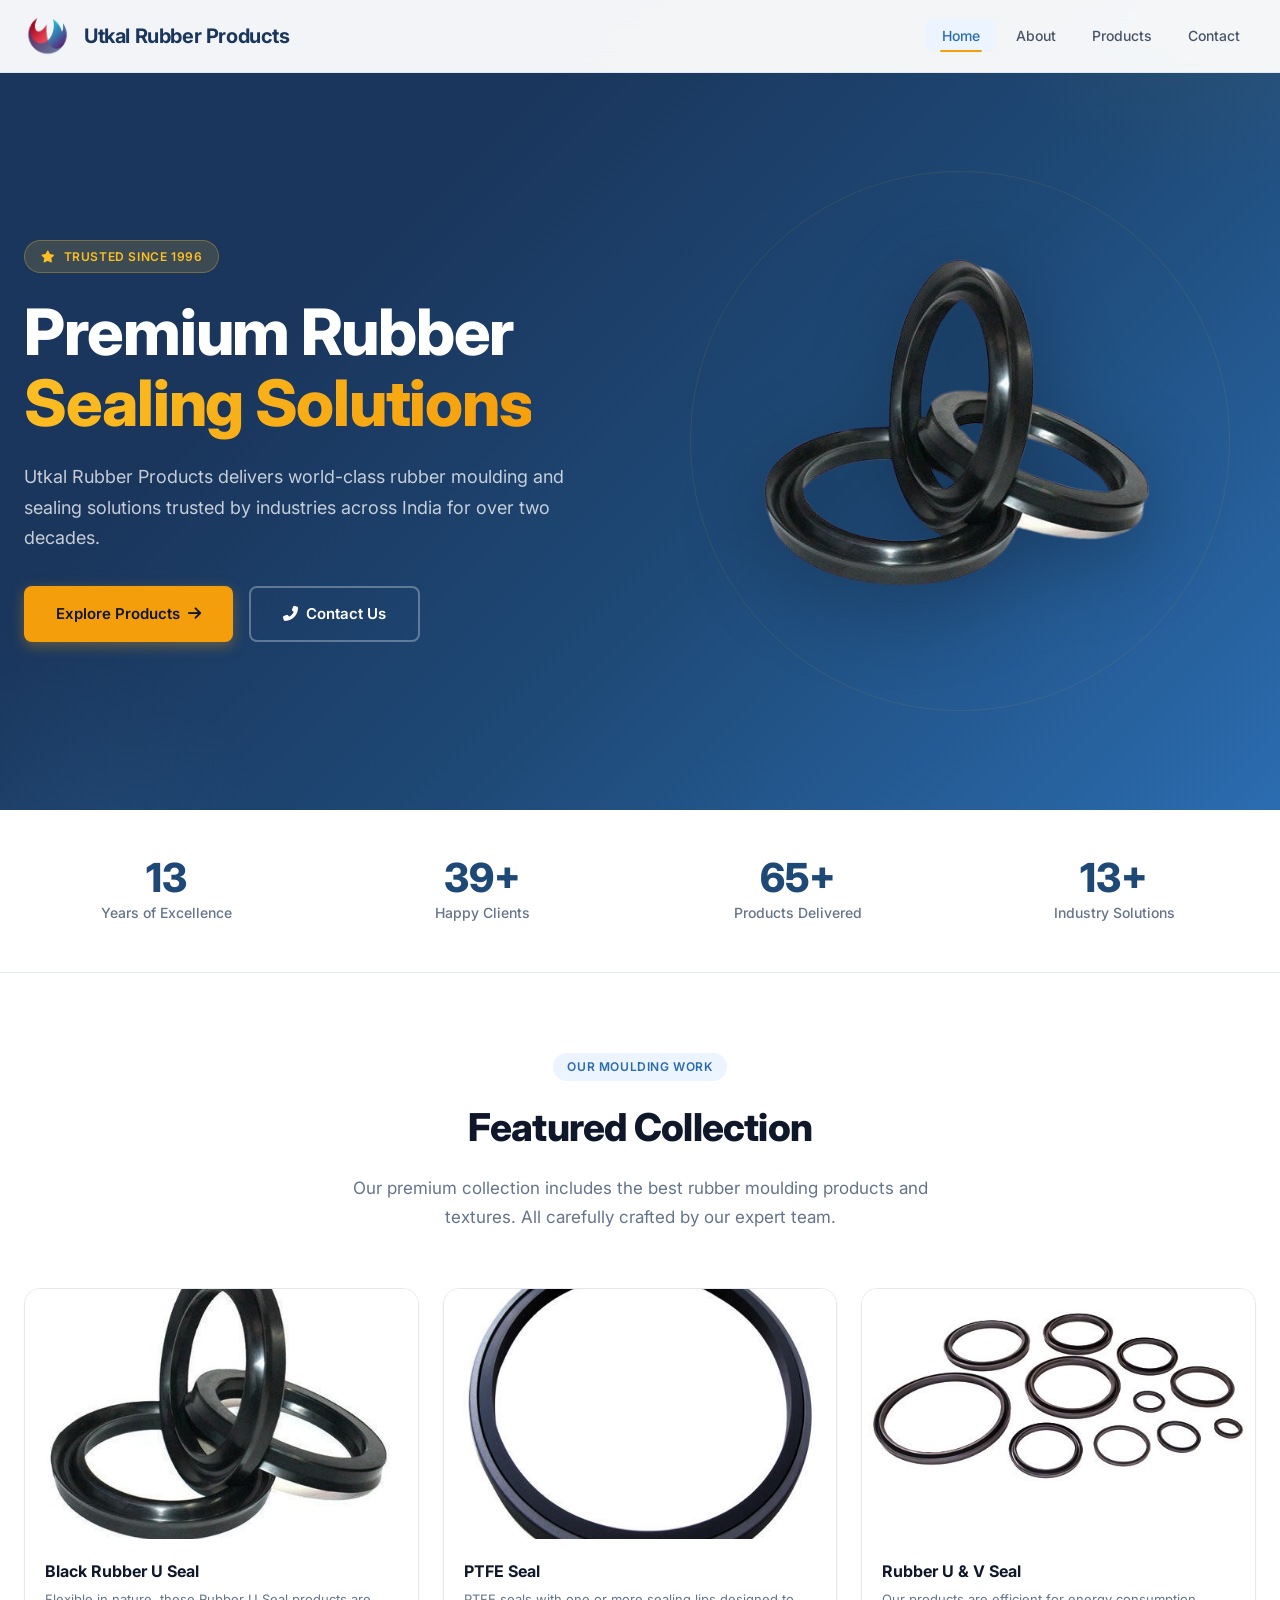
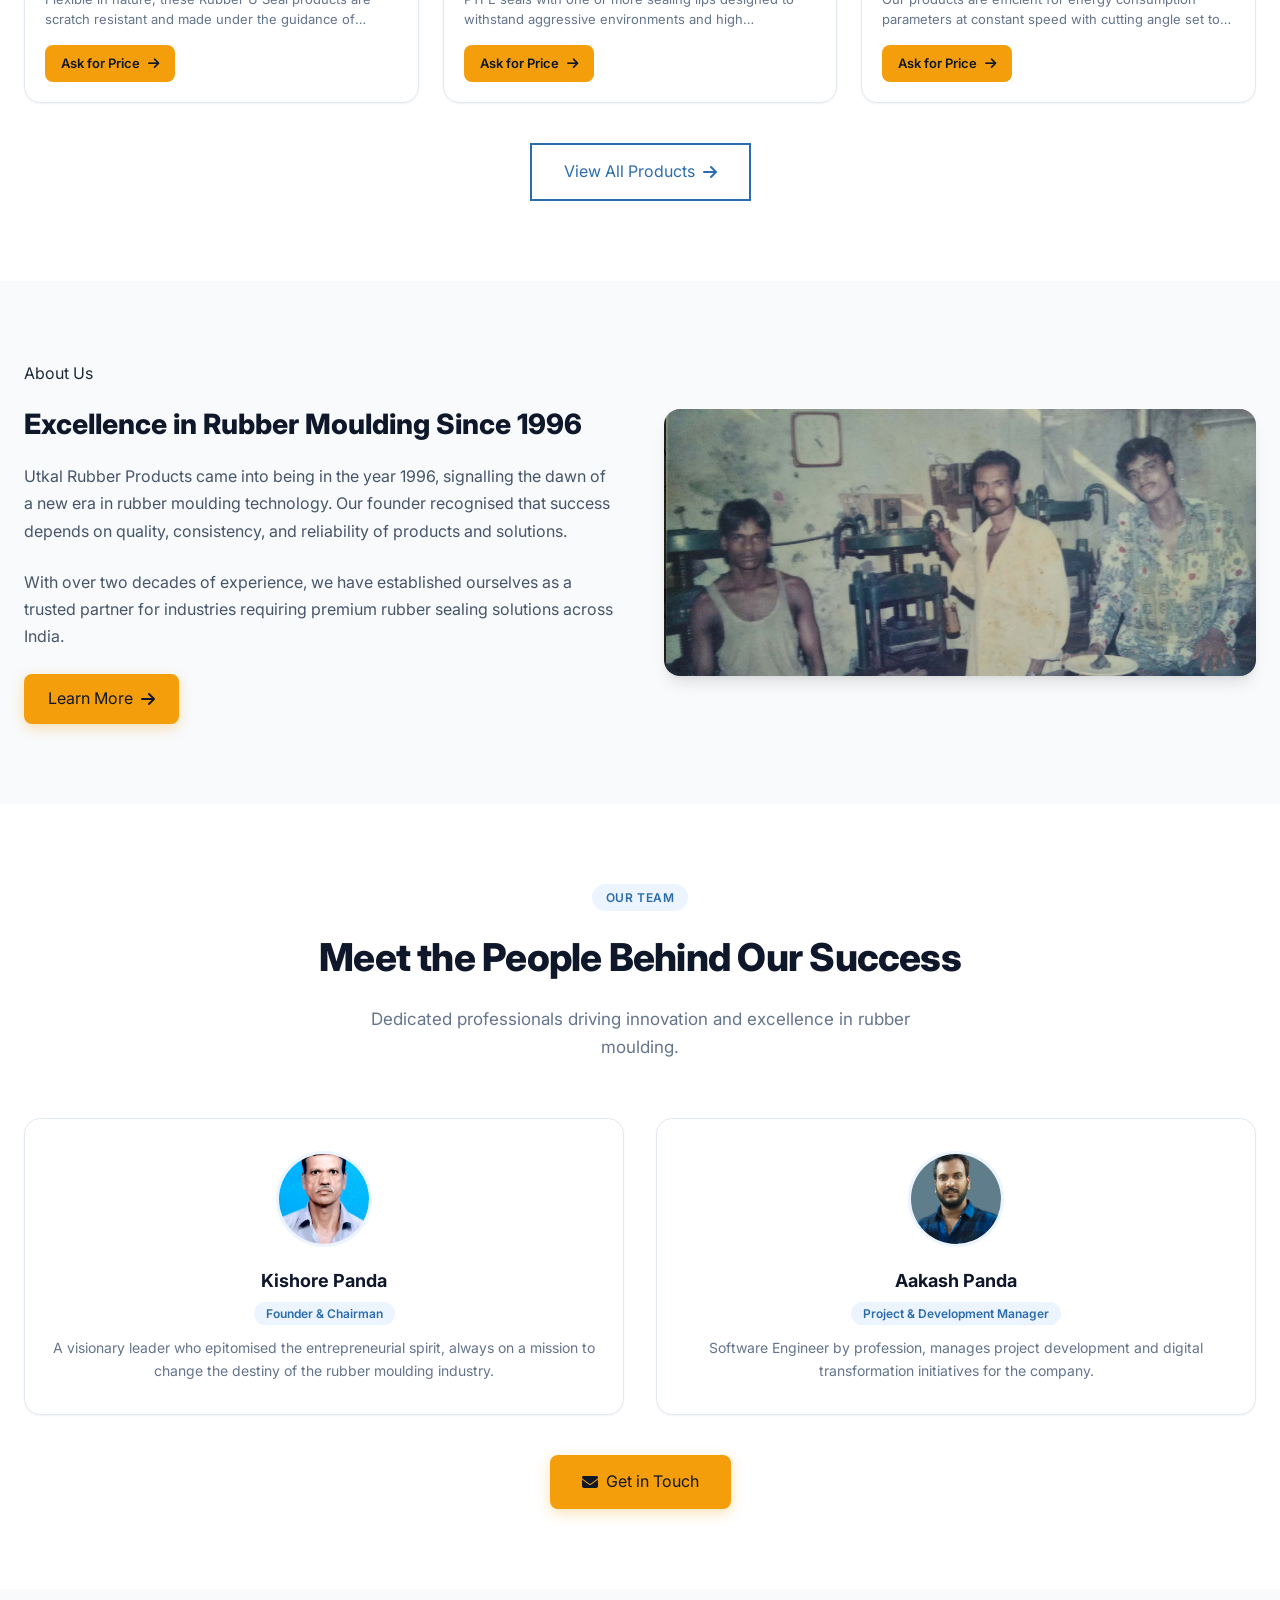
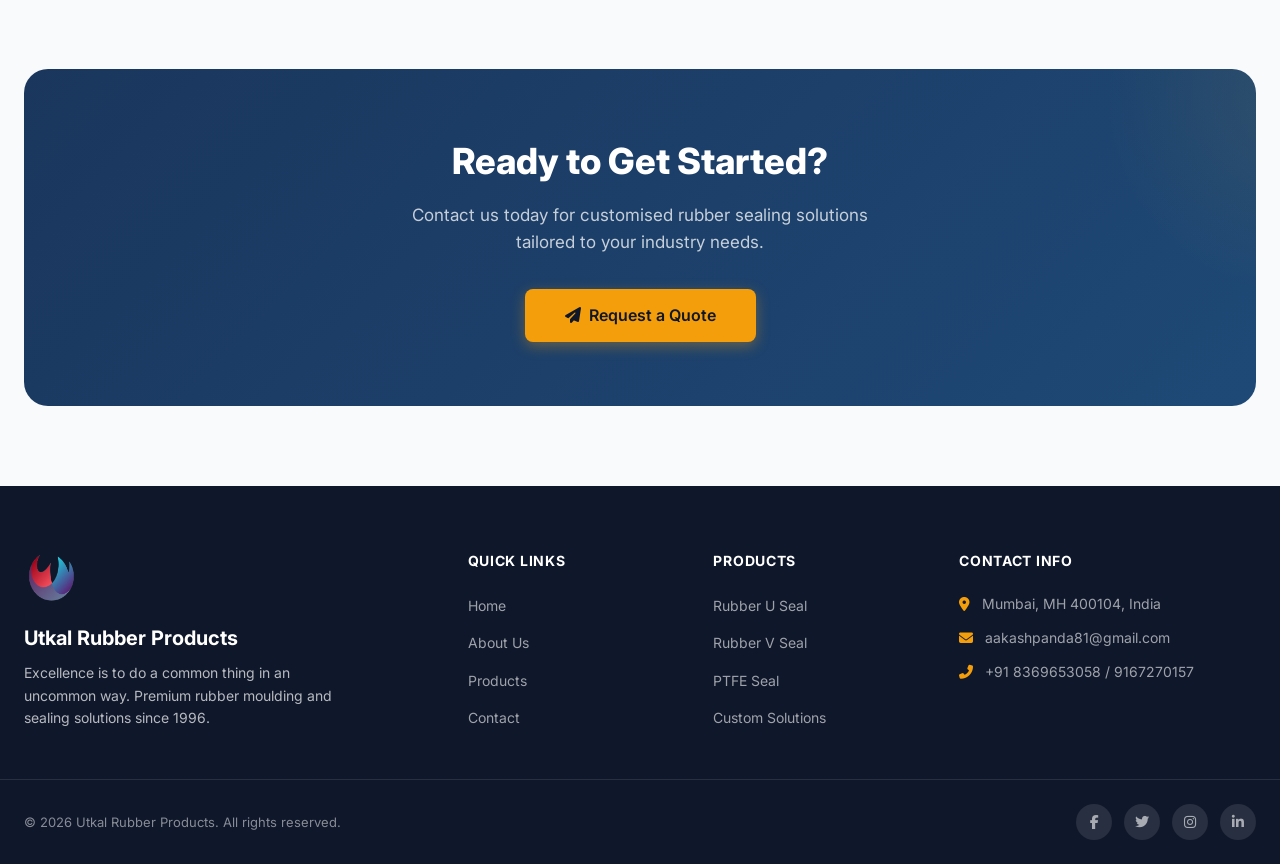
==== commit 6737c236: "Update statistics and section title in index.html" ====
--- a/index.html
+++ b/index.html
@@ -91,11 +91,11 @@
   <section class="stats-bar">
     <div class="stats-grid">
       <div class="stat-item" data-aos="fade-up" data-aos-delay="100">
-        <div class="number" data-target="28">28</div>
+        <div class="number" data-target="30">30</div>
         <div class="label">Years of Excellence</div>
       </div>
       <div class="stat-item" data-aos="fade-up" data-aos-delay="200">
-        <div class="number" data-target="500">500+</div>
+        <div class="number" data-target="500">10+</div>
         <div class="label">Happy Clients</div>
       </div>
       <div class="stat-item" data-aos="fade-up" data-aos-delay="300">
@@ -115,7 +115,7 @@
   <section class="section" id="products">
     <div class="section-container">
       <div class="section-header" data-aos="fade-up">
-        <span class="section-tag">Our Products</span>
+        <span class="section-tag">Our Moulding Work</span>
         <h2>Featured Collection</h2>
         <p>Our premium collection includes the best rubber moulding products and textures. All carefully crafted by our expert team.</p>
       </div>
--- a/main.css
+++ b/main.css
@@ -729,7 +729,7 @@
    ============================================ */
 .team-grid {
   display: grid;
-  grid-template-columns: repeat(3, 1fr);
+  grid-template-columns: repeat(2, 1fr);
   gap: 2rem;
 }
 
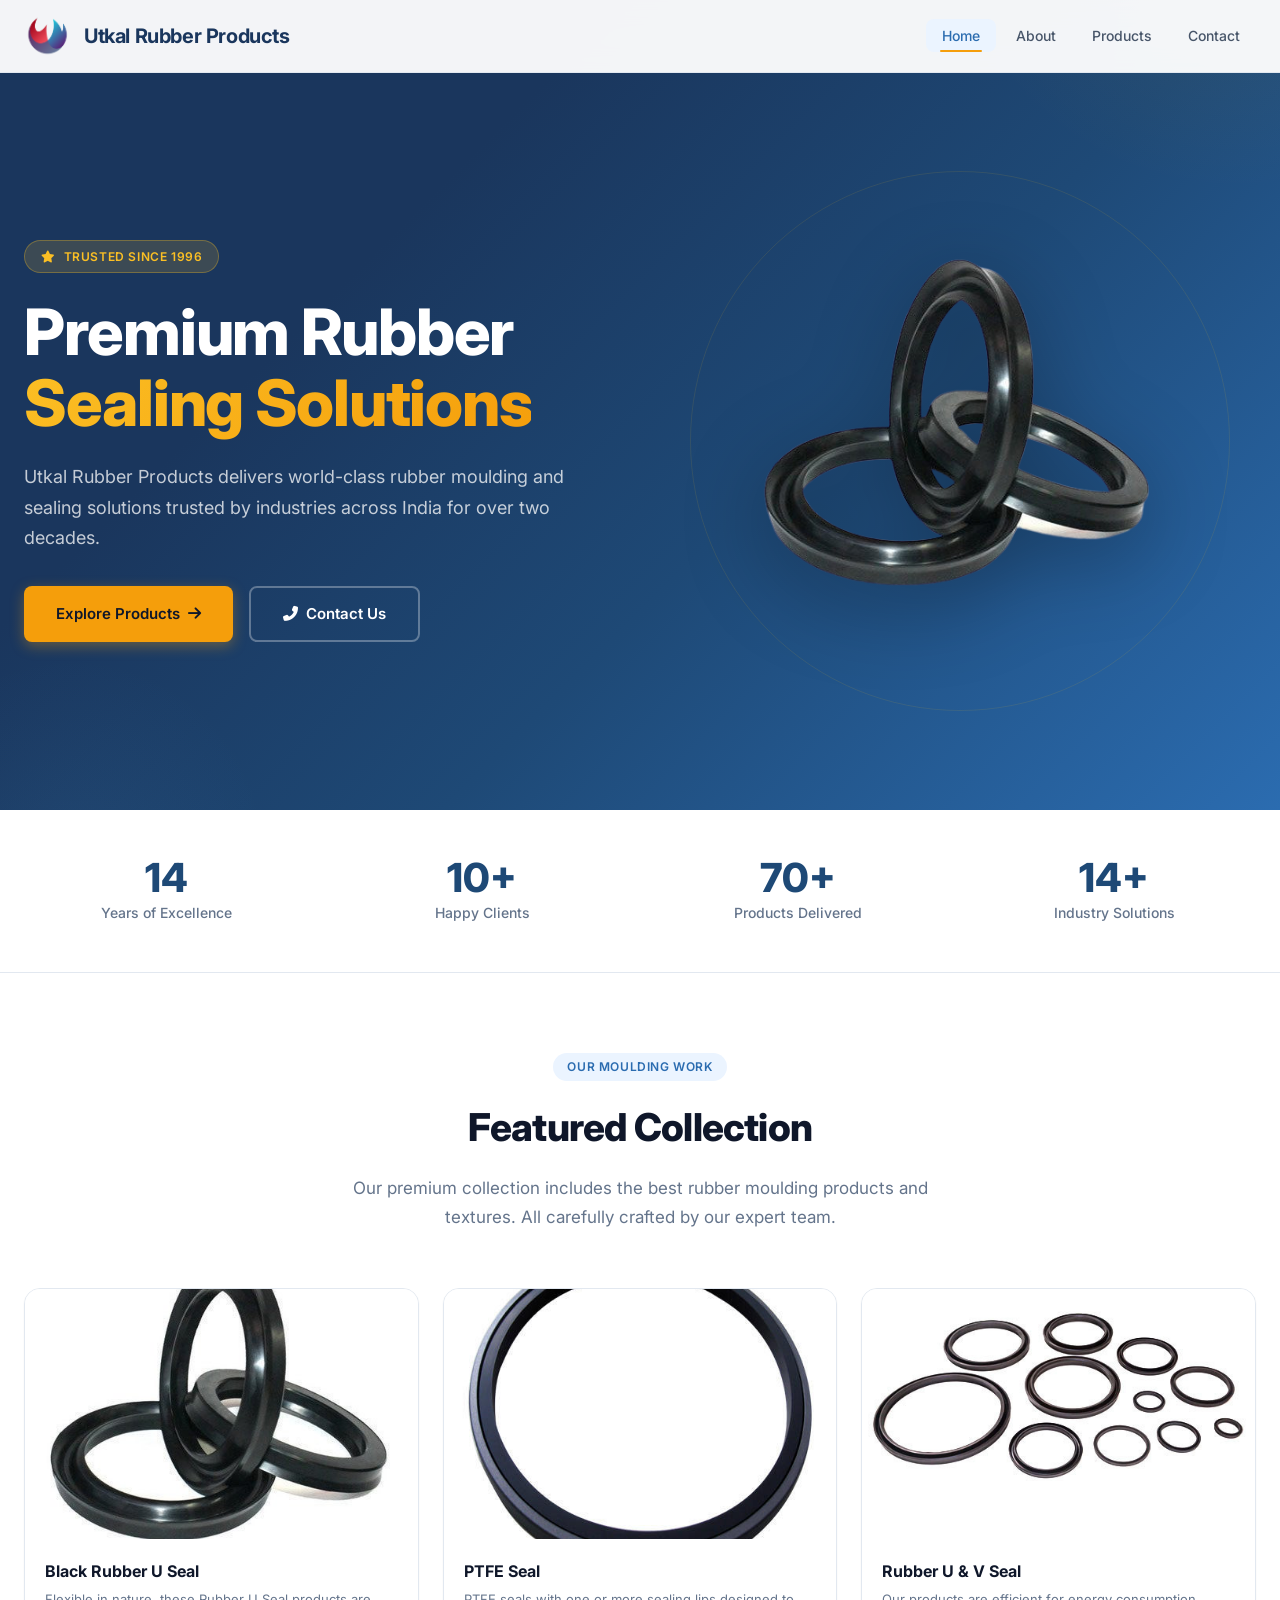
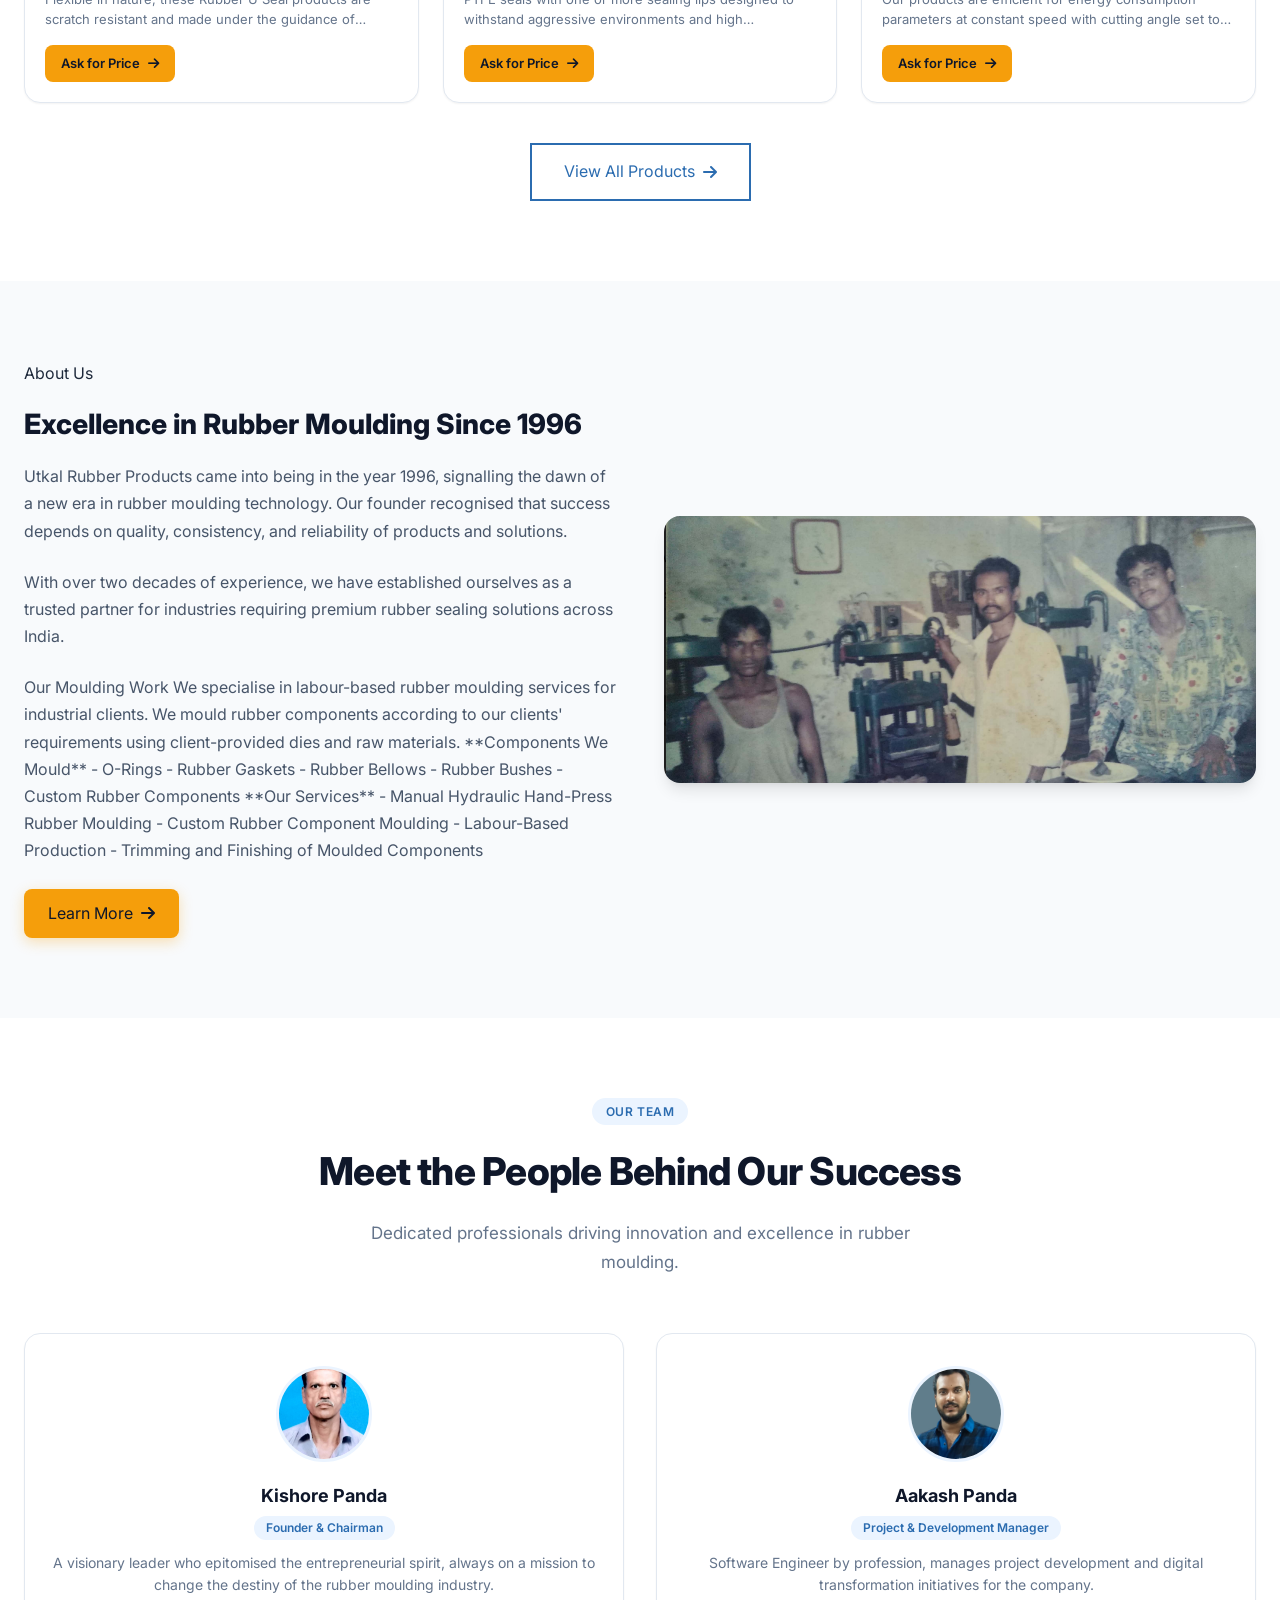
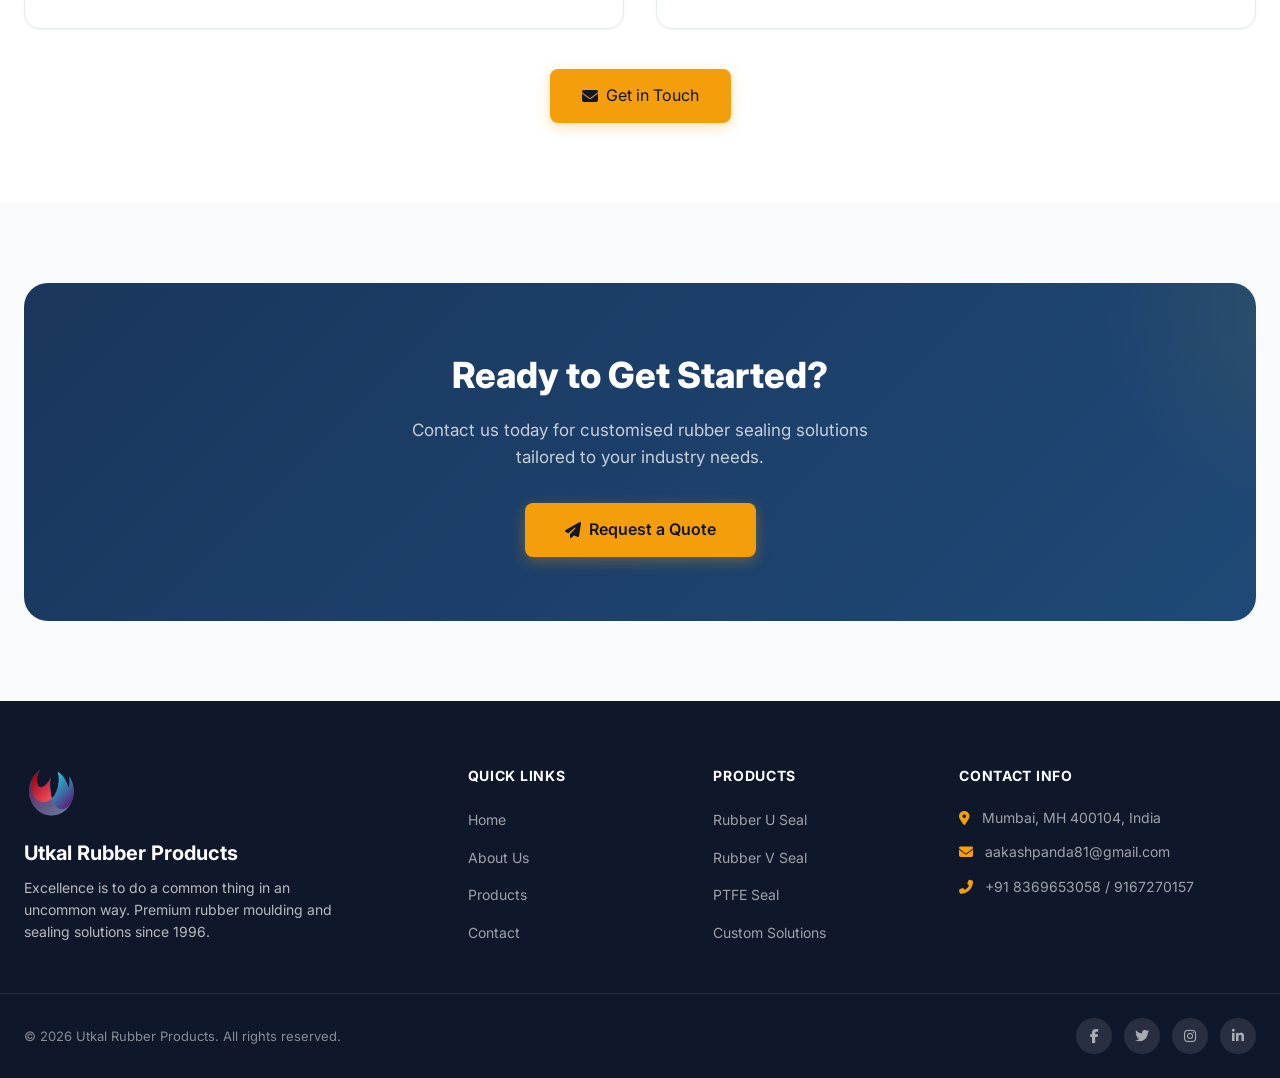
==== commit 860aead3: "Update index.html with moulding services information Added details about moulding work and services " ====
--- a/index.html
+++ b/index.html
@@ -95,7 +95,7 @@
         <div class="label">Years of Excellence</div>
       </div>
       <div class="stat-item" data-aos="fade-up" data-aos-delay="200">
-        <div class="number" data-target="500">10+</div>
+        <div class="number" data-target="10">10+</div>
         <div class="label">Happy Clients</div>
       </div>
       <div class="stat-item" data-aos="fade-up" data-aos-delay="300">
@@ -179,6 +179,25 @@
           </p>
           <p>
             With over two decades of experience, we have established ourselves as a trusted partner for industries requiring premium rubber sealing solutions across India.
+          </p>
+          <p>
+            Our Moulding Work
+
+We specialise in labour-based rubber moulding services for industrial clients. We mould rubber components according to our clients' requirements using client-provided dies and raw materials.
+
+**Components We Mould**
+- O-Rings
+- Rubber Gaskets
+- Rubber Bellows
+- Rubber Bushes
+- Custom Rubber Components
+
+**Our Services**
+- Manual Hydraulic Hand-Press Rubber Moulding
+- Custom Rubber Component Moulding
+- Labour-Based Production
+- Trimming and Finishing of Moulded Components
+
           </p>
           <a href="About.html" class="btn-accent" style="display:inline-flex;align-items:center;gap:0.5rem;padding:0.75rem 1.5rem;border-radius:var(--radius-md);">
             Learn More <i class="fas fa-arrow-right"></i>
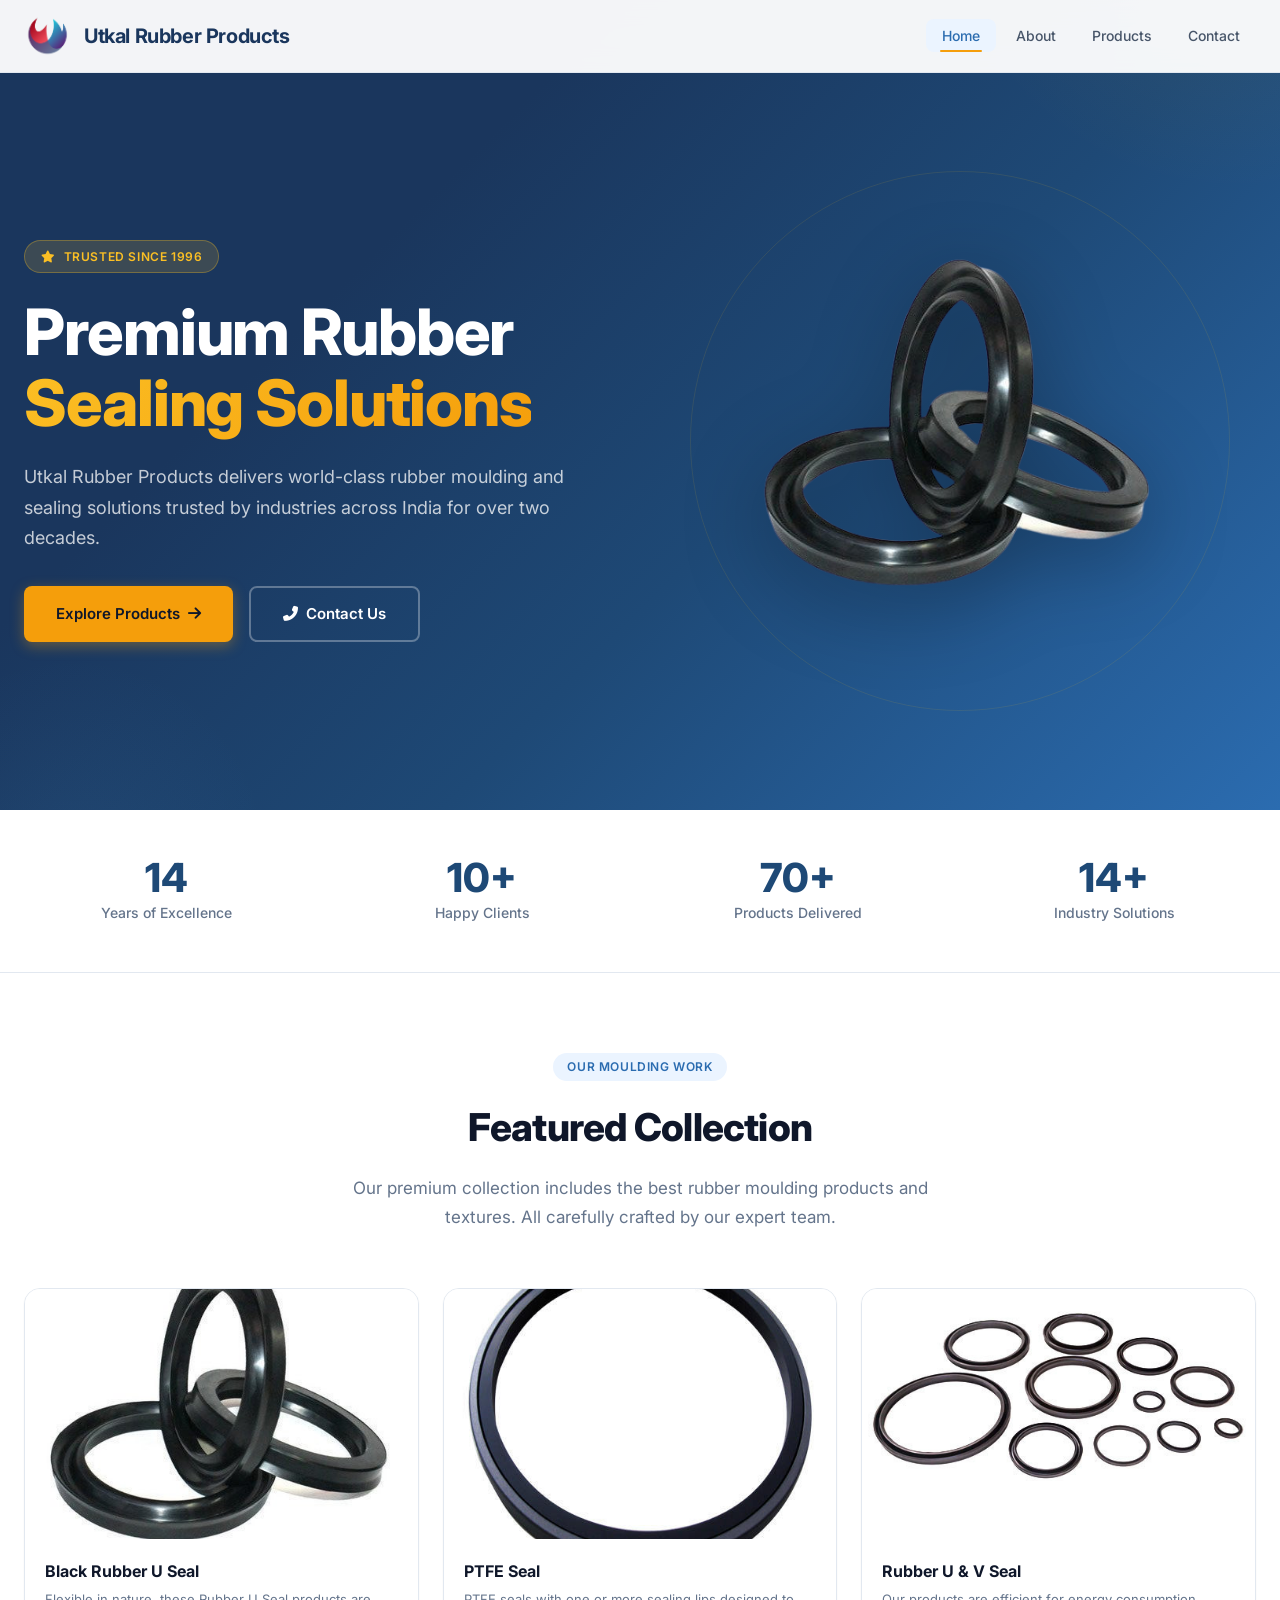
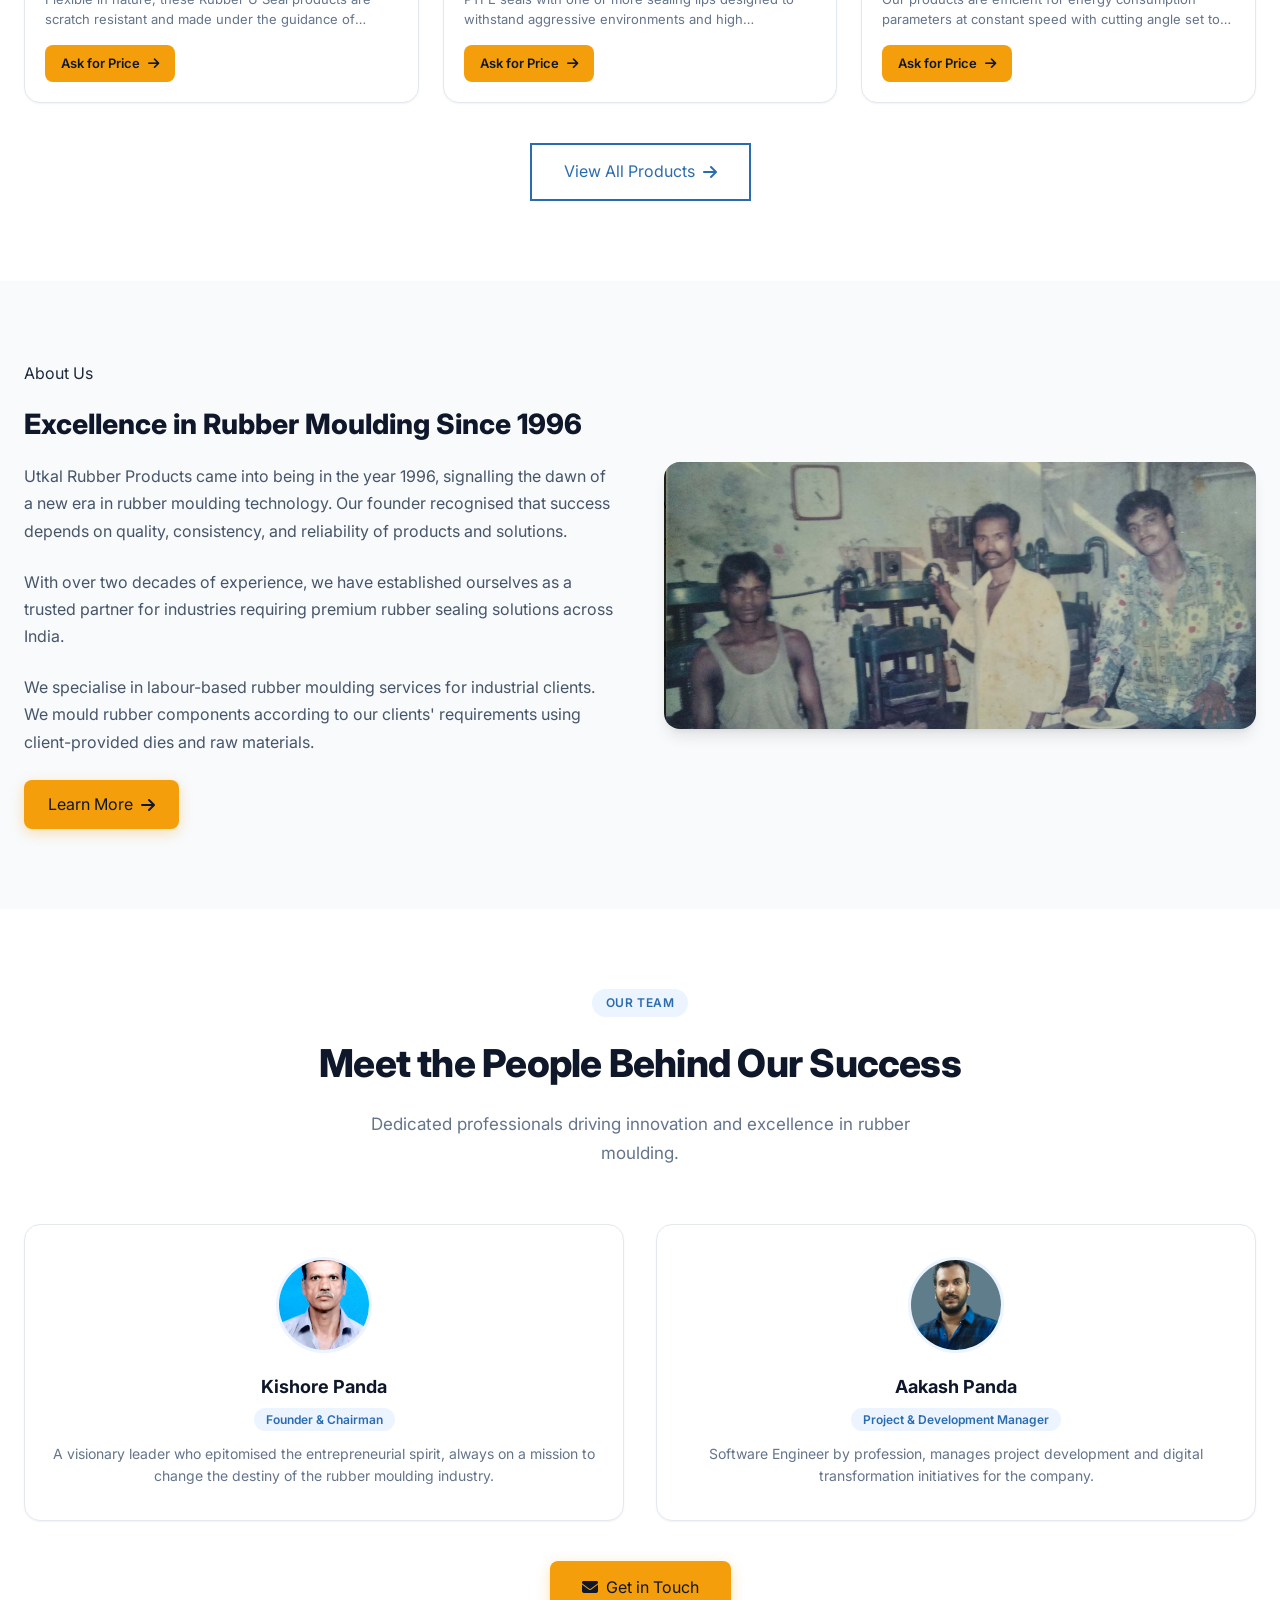
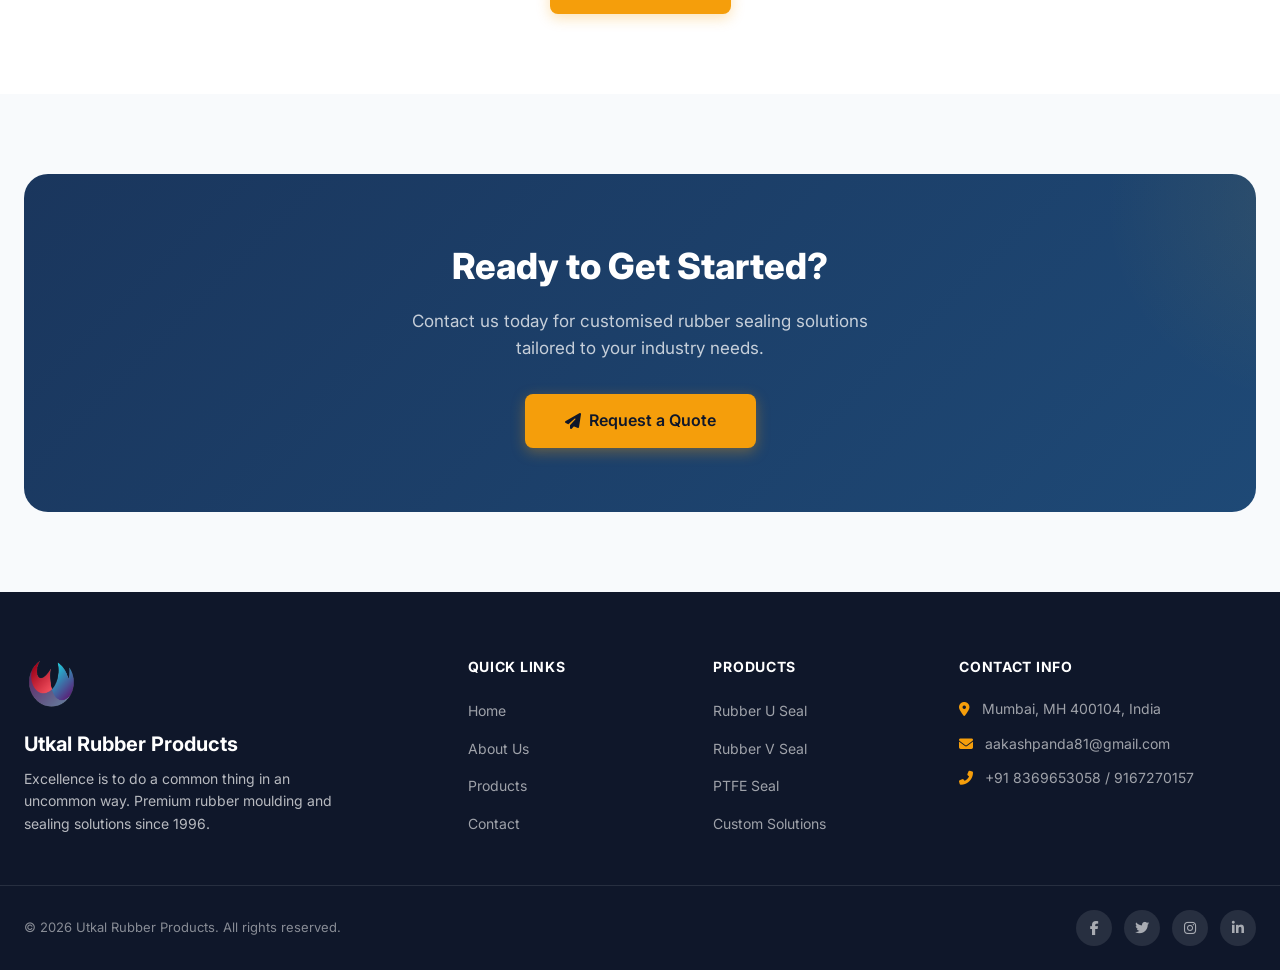
==== commit c9b8a826: "Simplify rubber moulding services description Removed detailed list of components and services from " ====
--- a/index.html
+++ b/index.html
@@ -181,23 +181,7 @@
             With over two decades of experience, we have established ourselves as a trusted partner for industries requiring premium rubber sealing solutions across India.
           </p>
           <p>
-            Our Moulding Work
-
-We specialise in labour-based rubber moulding services for industrial clients. We mould rubber components according to our clients' requirements using client-provided dies and raw materials.
-
-**Components We Mould**
-- O-Rings
-- Rubber Gaskets
-- Rubber Bellows
-- Rubber Bushes
-- Custom Rubber Components
-
-**Our Services**
-- Manual Hydraulic Hand-Press Rubber Moulding
-- Custom Rubber Component Moulding
-- Labour-Based Production
-- Trimming and Finishing of Moulded Components
-
+            We specialise in labour-based rubber moulding services for industrial clients. We mould rubber components according to our clients' requirements using client-provided dies and raw materials.
           </p>
           <a href="About.html" class="btn-accent" style="display:inline-flex;align-items:center;gap:0.5rem;padding:0.75rem 1.5rem;border-radius:var(--radius-md);">
             Learn More <i class="fas fa-arrow-right"></i>
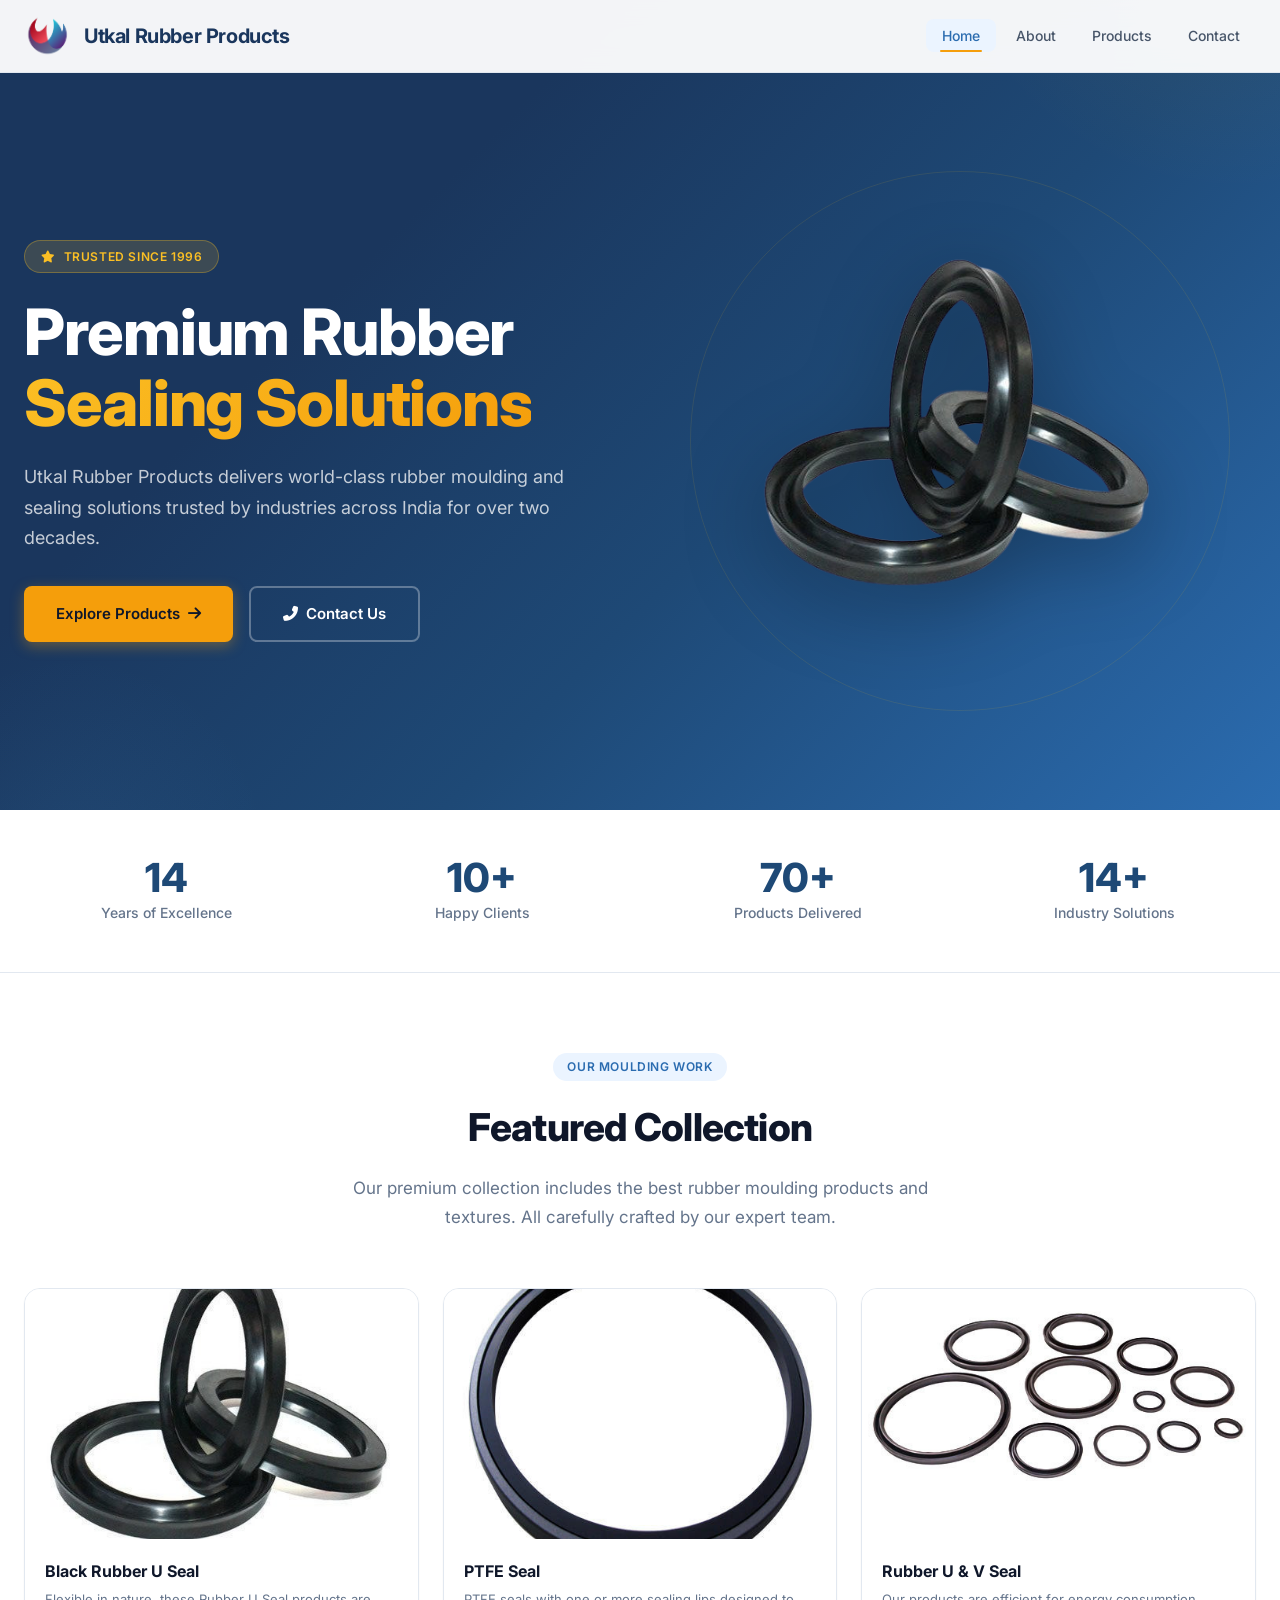
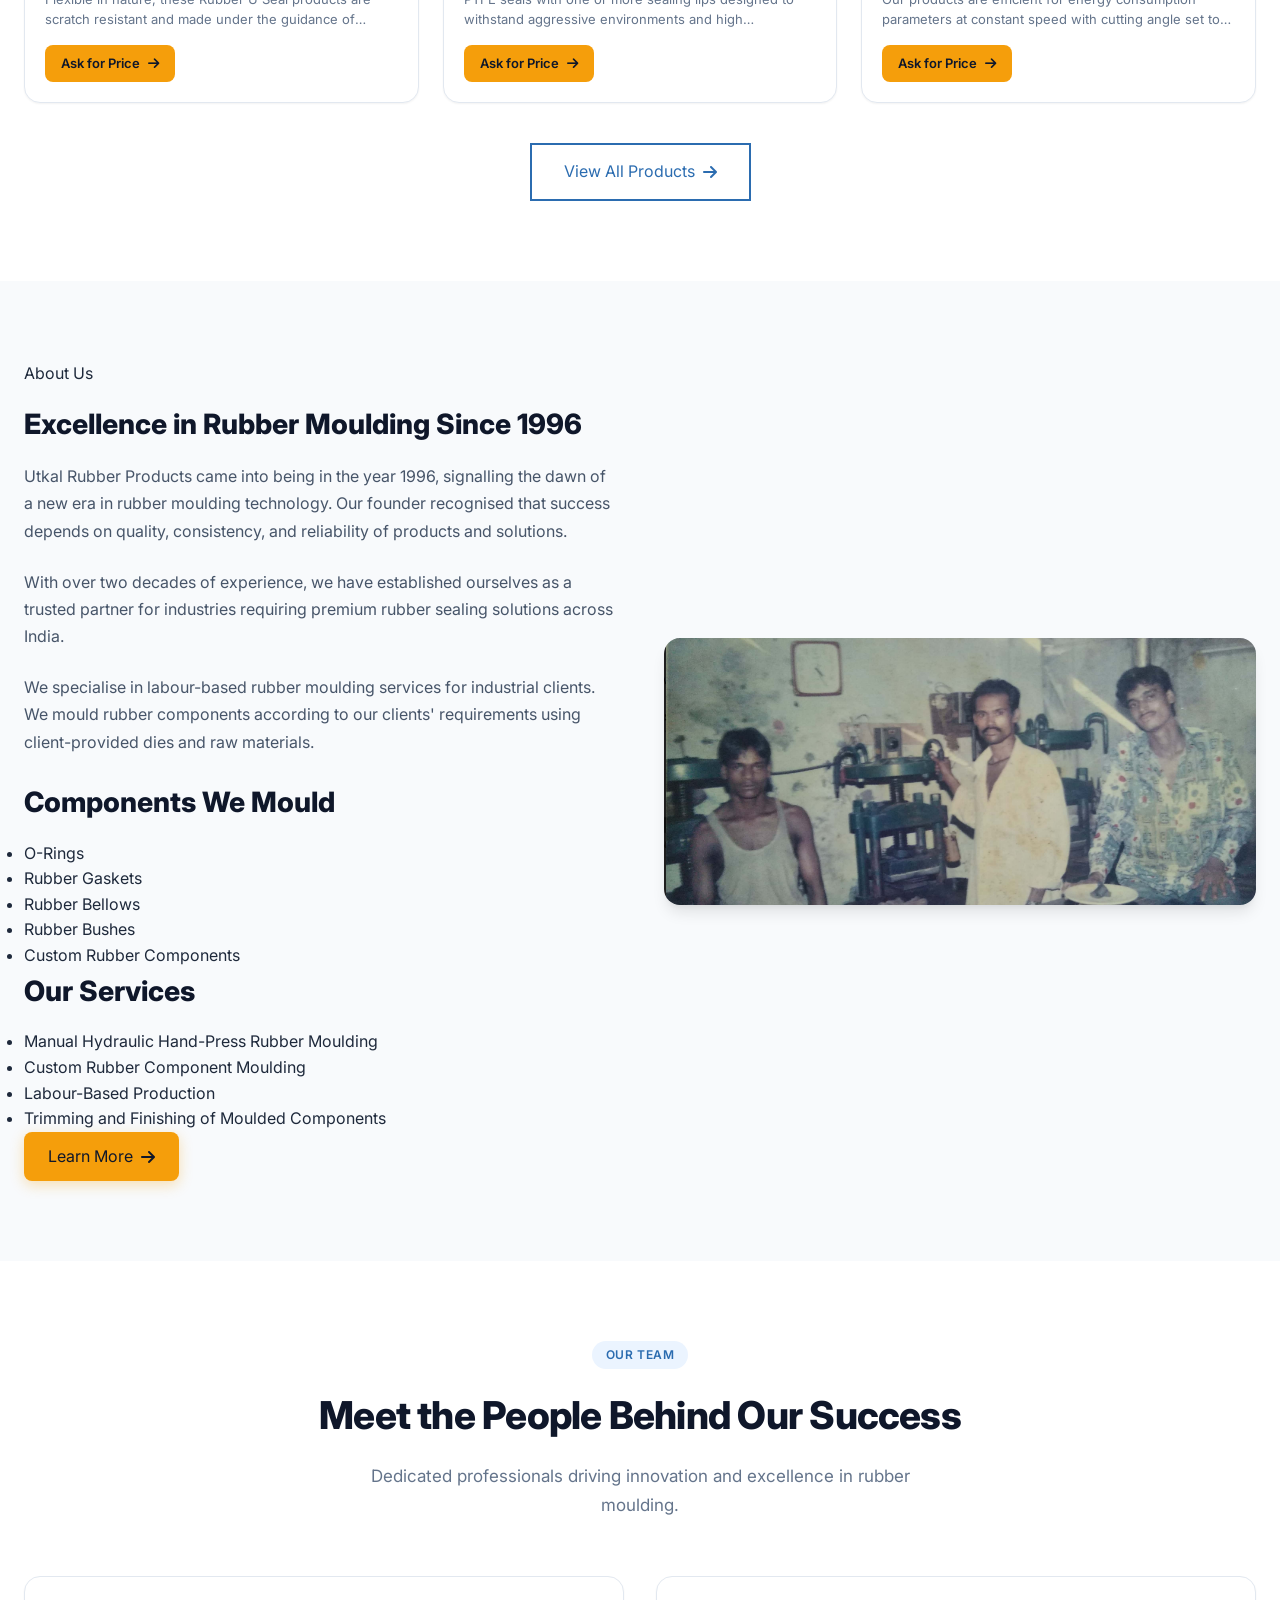
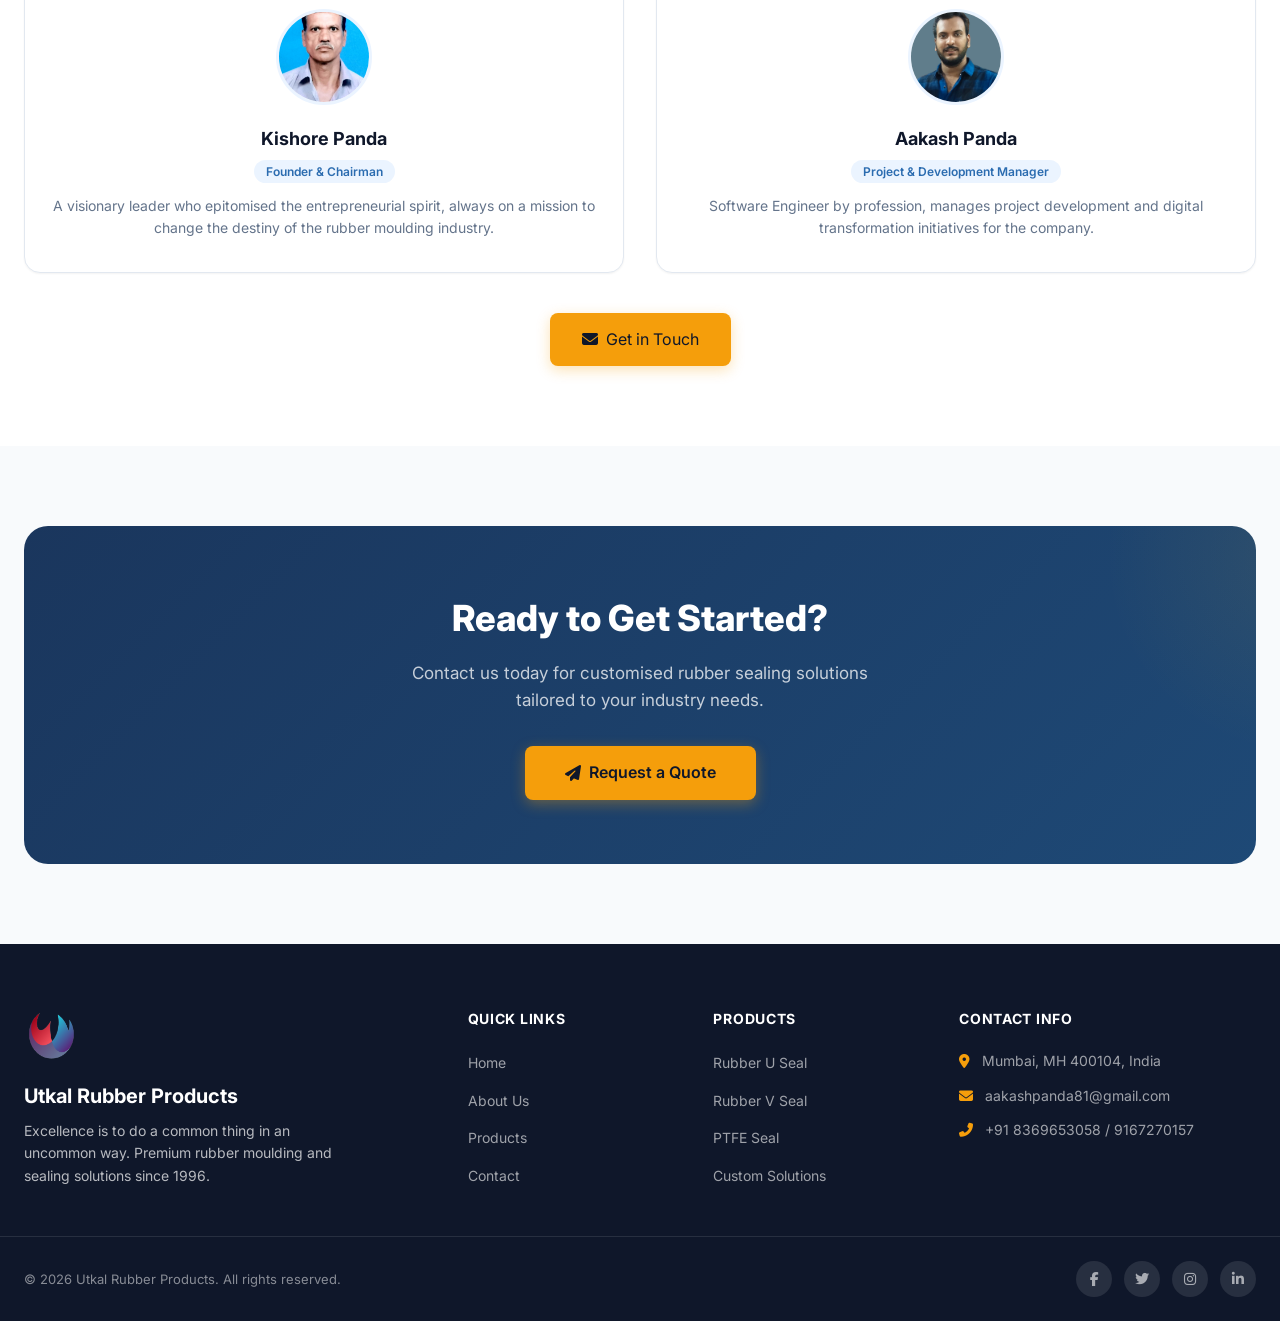
==== commit 7ce53edf: "Enhance index.html with components and services sections Added sections for 'Components We Mould' an" ====
--- a/index.html
+++ b/index.html
@@ -183,6 +183,21 @@
           <p>
             We specialise in labour-based rubber moulding services for industrial clients. We mould rubber components according to our clients' requirements using client-provided dies and raw materials.
           </p>
+          <h2>Components We Mould</h2>
+          <ul>
+              <li>O-Rings</li>
+              <li>Rubber Gaskets</li>
+              <li>Rubber Bellows</li>
+              <li>Rubber Bushes</li>
+              <li>Custom Rubber Components</li>
+          </ul>
+          <h2>Our Services</h2>
+          <ul>
+              <li>Manual Hydraulic Hand-Press Rubber Moulding</li>
+              <li>Custom Rubber Component Moulding</li>
+              <li>Labour-Based Production</li>
+              <li>Trimming and Finishing of Moulded Components</li>
+          </ul>
           <a href="About.html" class="btn-accent" style="display:inline-flex;align-items:center;gap:0.5rem;padding:0.75rem 1.5rem;border-radius:var(--radius-md);">
             Learn More <i class="fas fa-arrow-right"></i>
           </a>
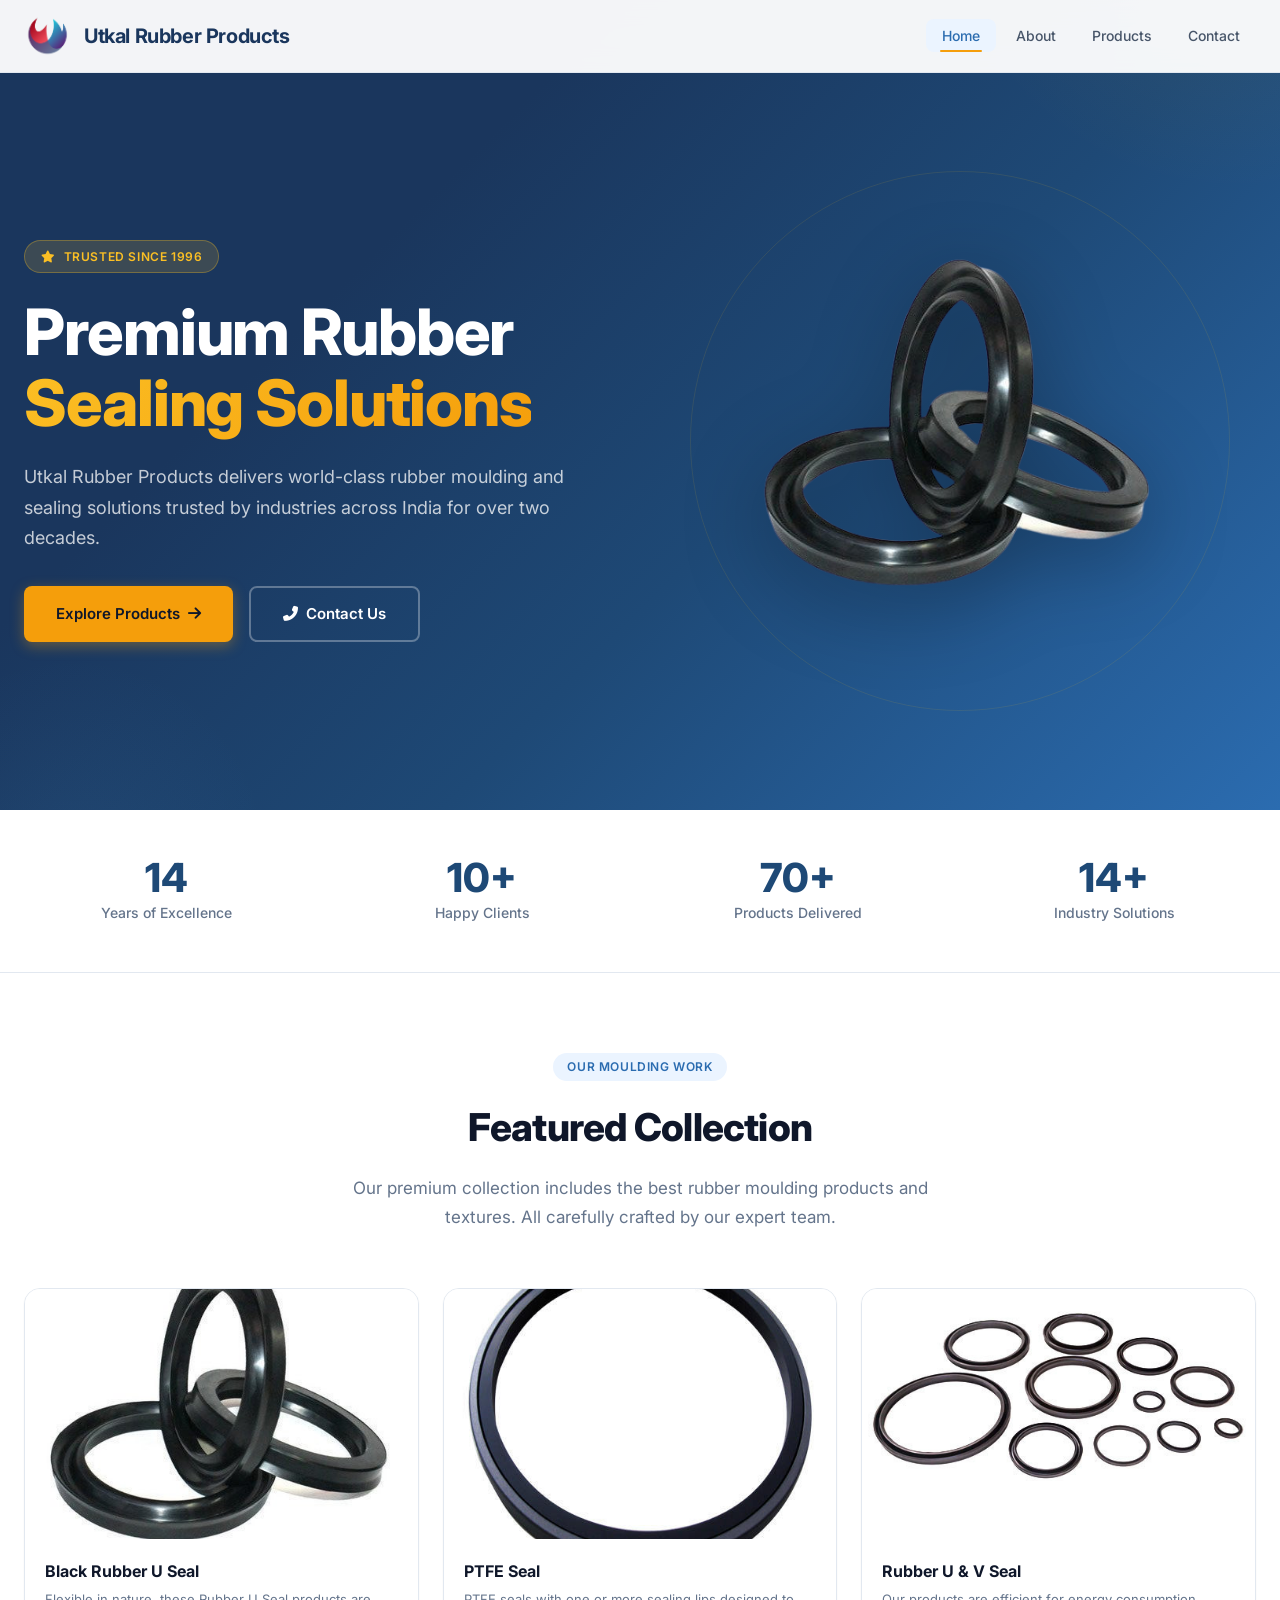
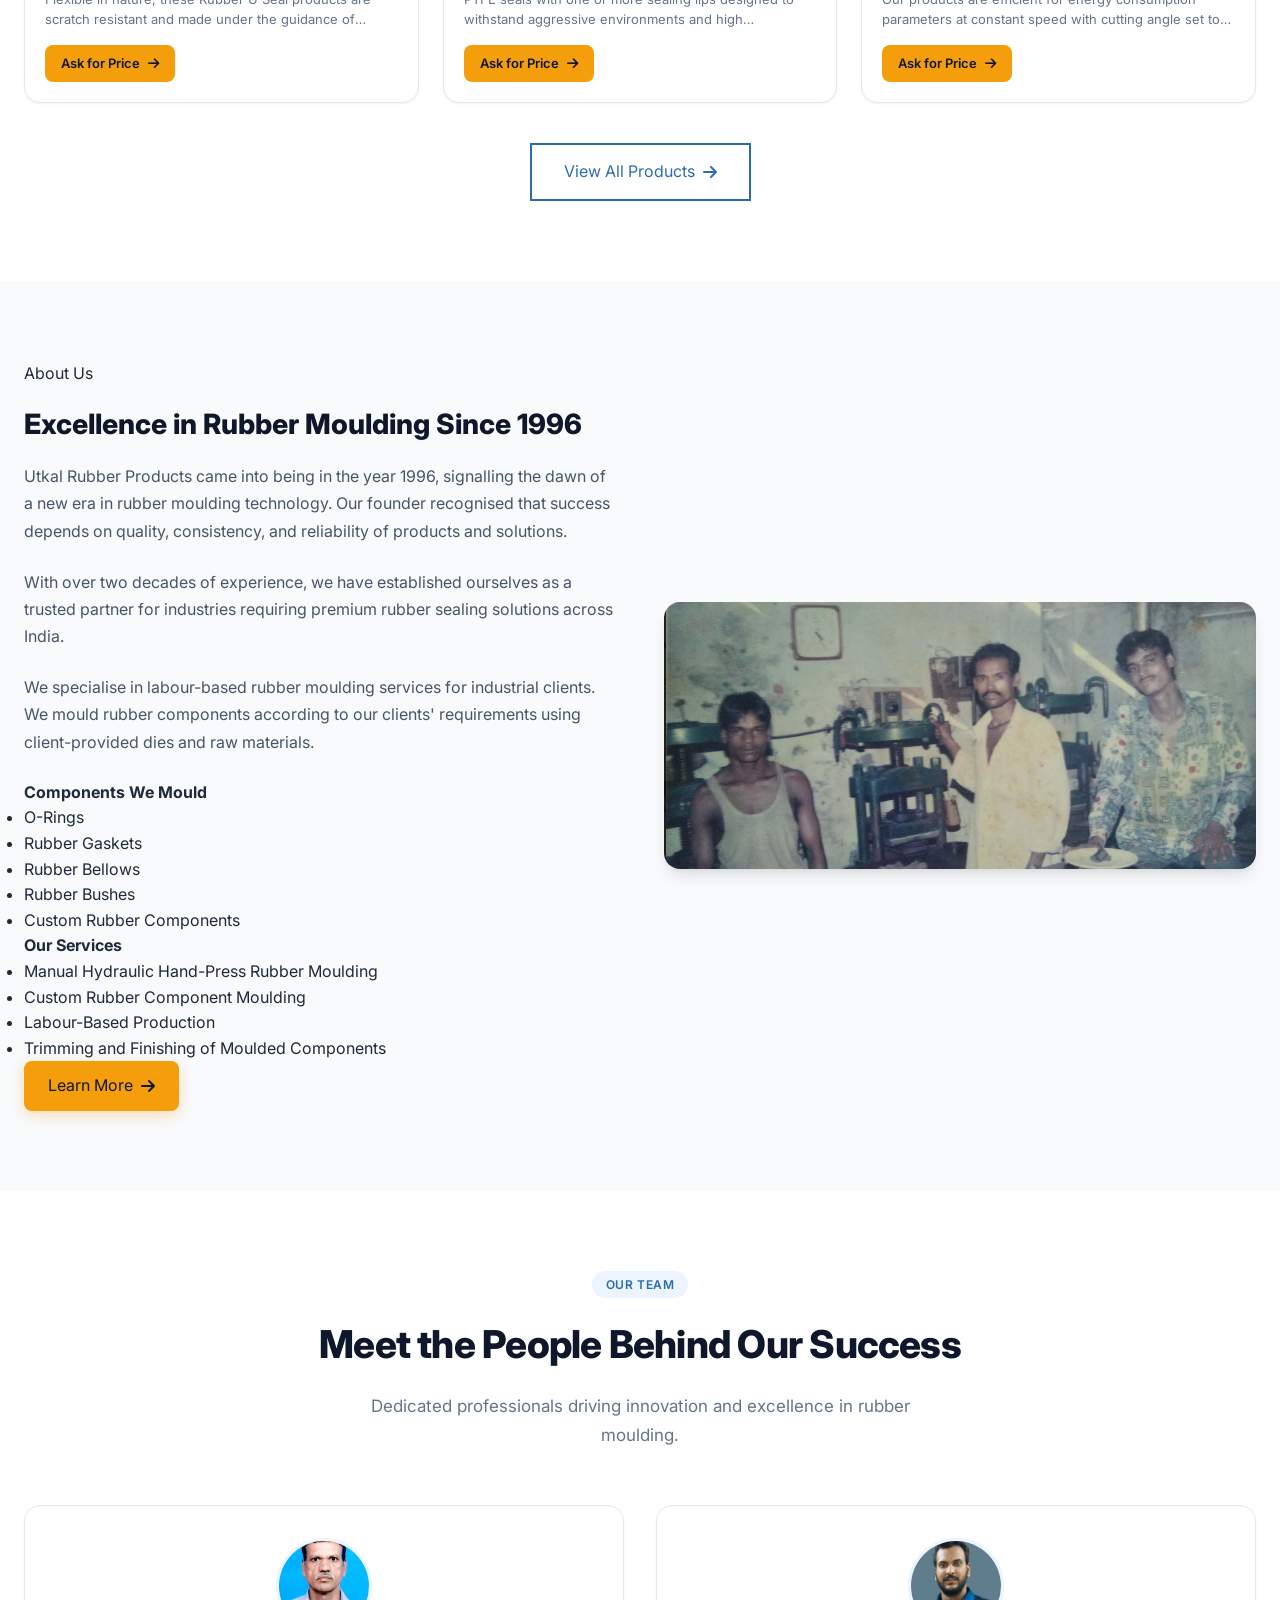
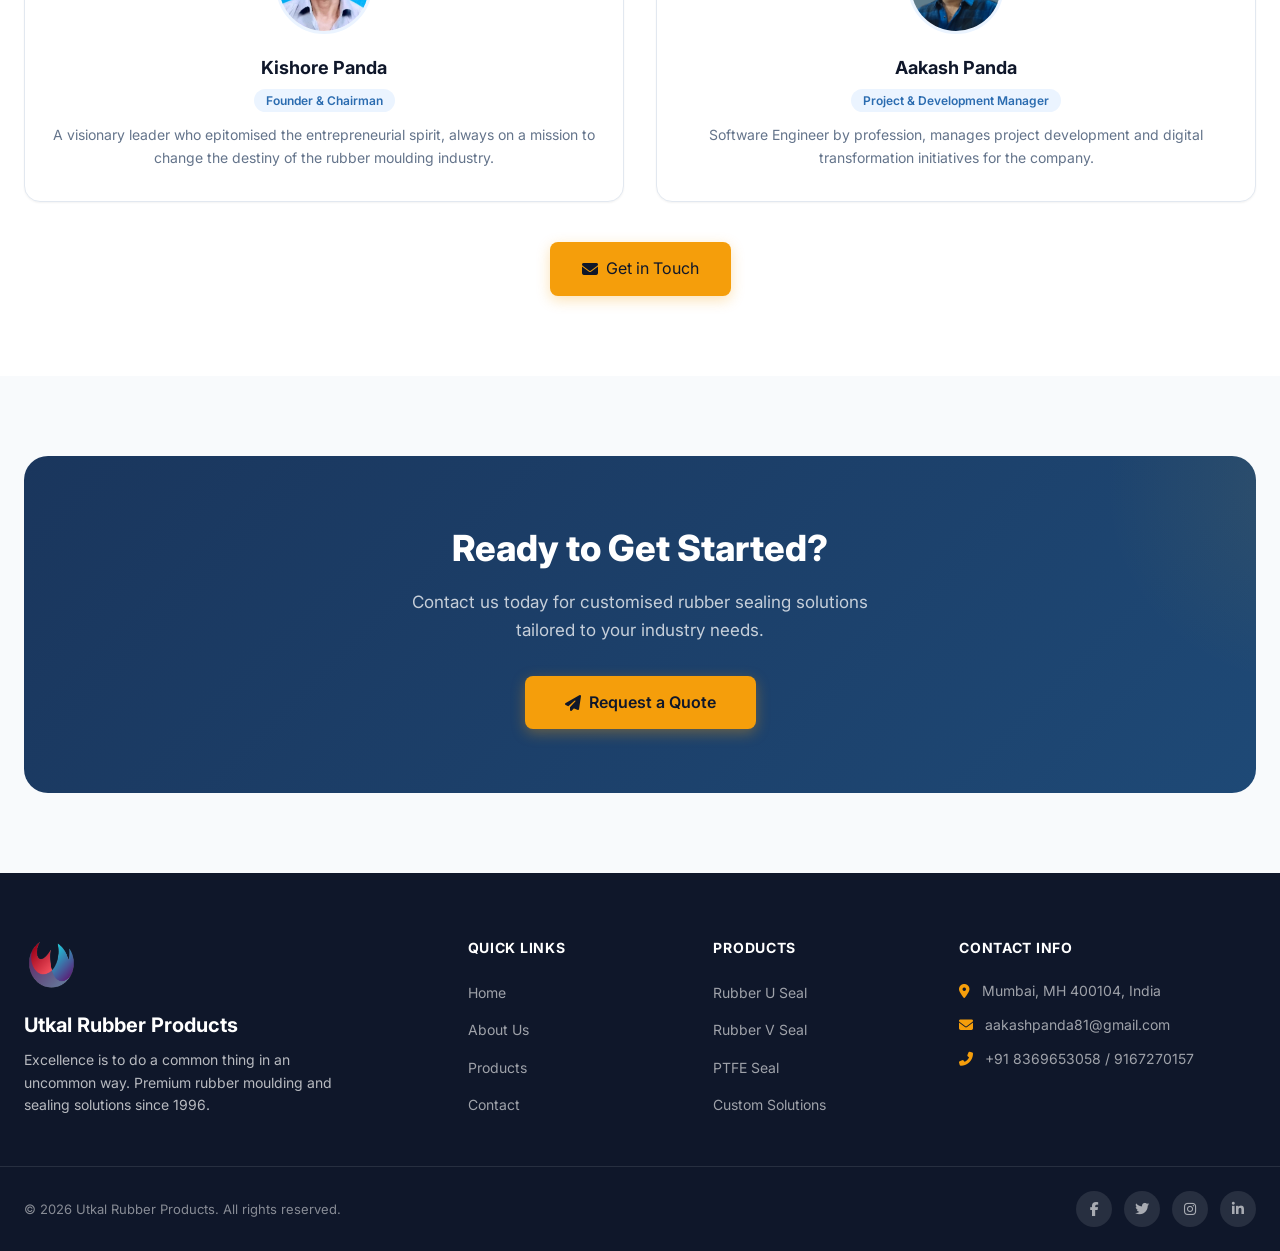
==== commit 7802123c: "Refactor HTML structure for components and services" ====
--- a/index.html
+++ b/index.html
@@ -183,21 +183,25 @@
           <p>
             We specialise in labour-based rubber moulding services for industrial clients. We mould rubber components according to our clients' requirements using client-provided dies and raw materials.
           </p>
-          <h2>Components We Mould</h2>
-          <ul>
-              <li>O-Rings</li>
-              <li>Rubber Gaskets</li>
-              <li>Rubber Bellows</li>
-              <li>Rubber Bushes</li>
-              <li>Custom Rubber Components</li>
-          </ul>
-          <h2>Our Services</h2>
-          <ul>
-              <li>Manual Hydraulic Hand-Press Rubber Moulding</li>
-              <li>Custom Rubber Component Moulding</li>
-              <li>Labour-Based Production</li>
-              <li>Trimming and Finishing of Moulded Components</li>
-          </ul>
+          <div>
+            <h4>Components We Mould</h4>
+            <ul>
+                <li>O-Rings</li>
+                <li>Rubber Gaskets</li>
+                <li>Rubber Bellows</li>
+                <li>Rubber Bushes</li>
+                <li>Custom Rubber Components</li>
+            </ul>
+          </div>
+          <div>
+            <h4>Our Services</h4>
+            <ul>
+                <li>Manual Hydraulic Hand-Press Rubber Moulding</li>
+                <li>Custom Rubber Component Moulding</li>
+                <li>Labour-Based Production</li>
+                <li>Trimming and Finishing of Moulded Components</li>
+            </ul>
+          </div>
           <a href="About.html" class="btn-accent" style="display:inline-flex;align-items:center;gap:0.5rem;padding:0.75rem 1.5rem;border-radius:var(--radius-md);">
             Learn More <i class="fas fa-arrow-right"></i>
           </a>
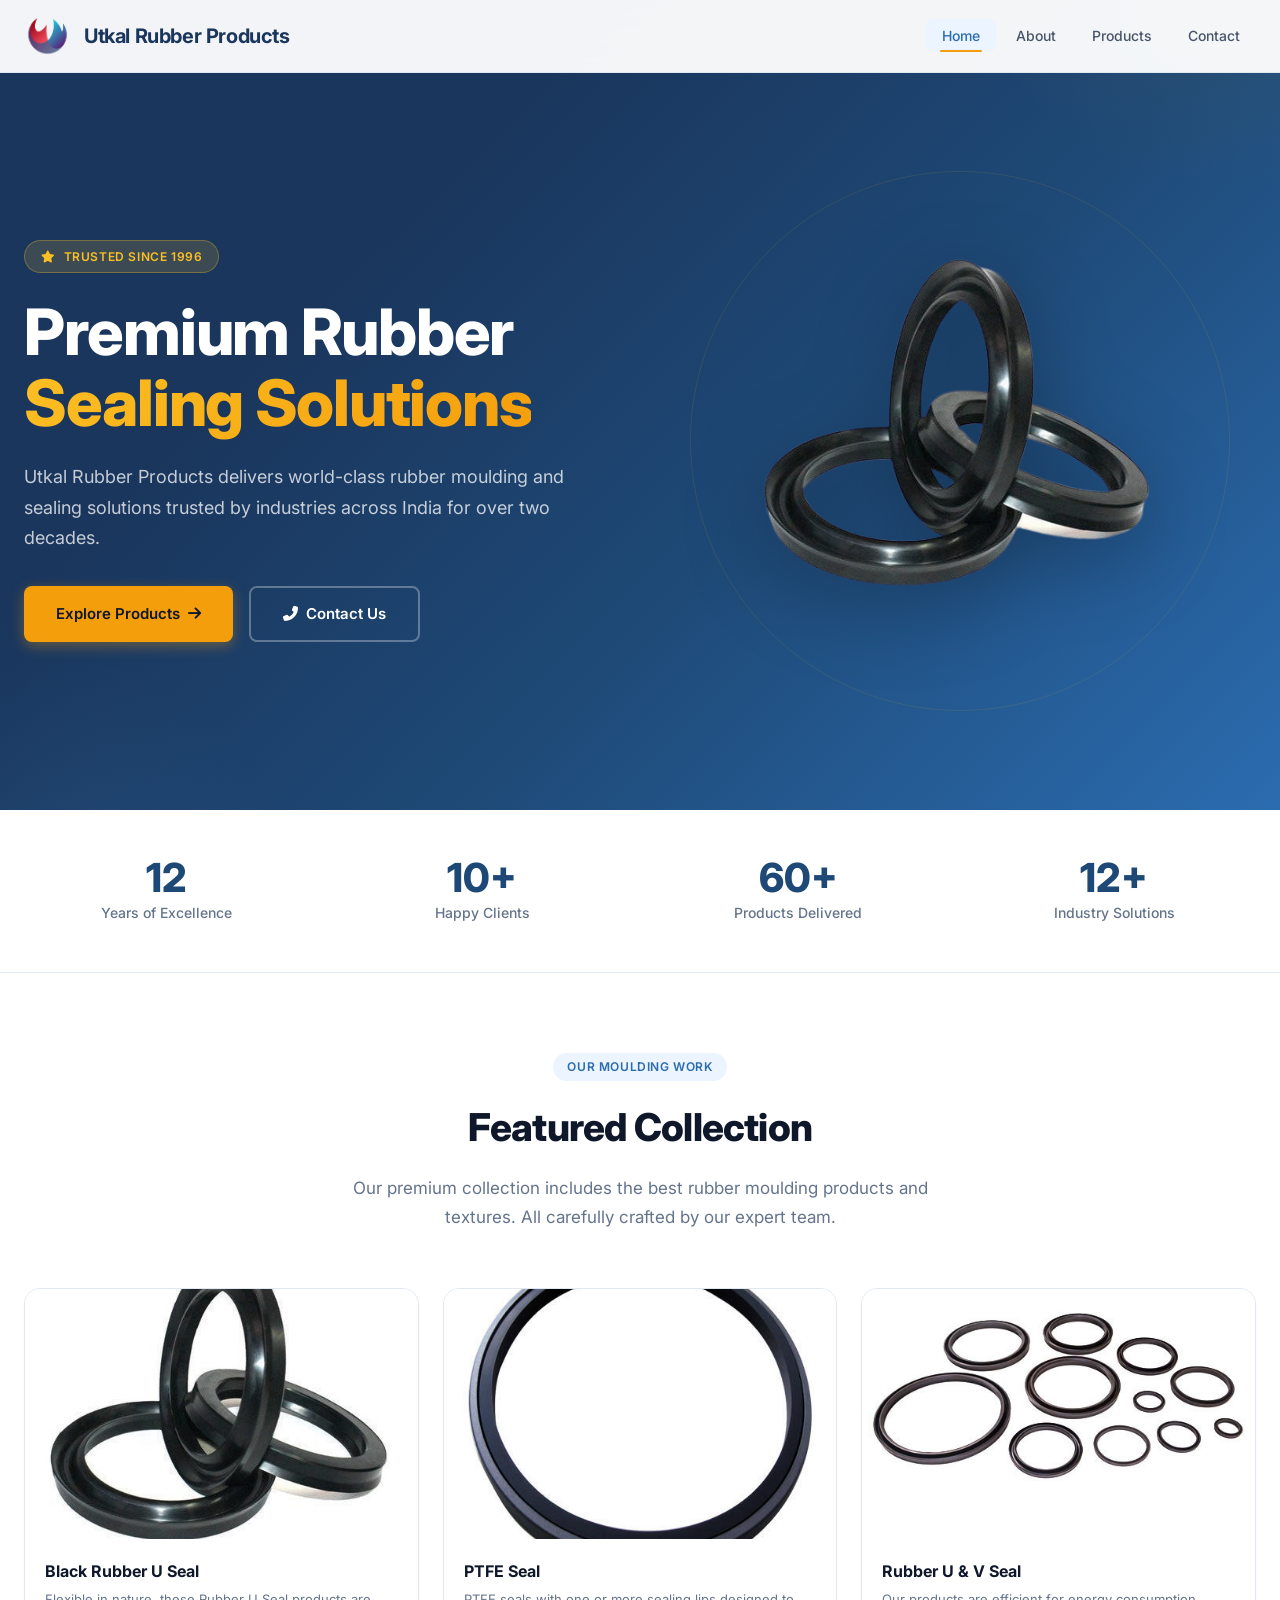
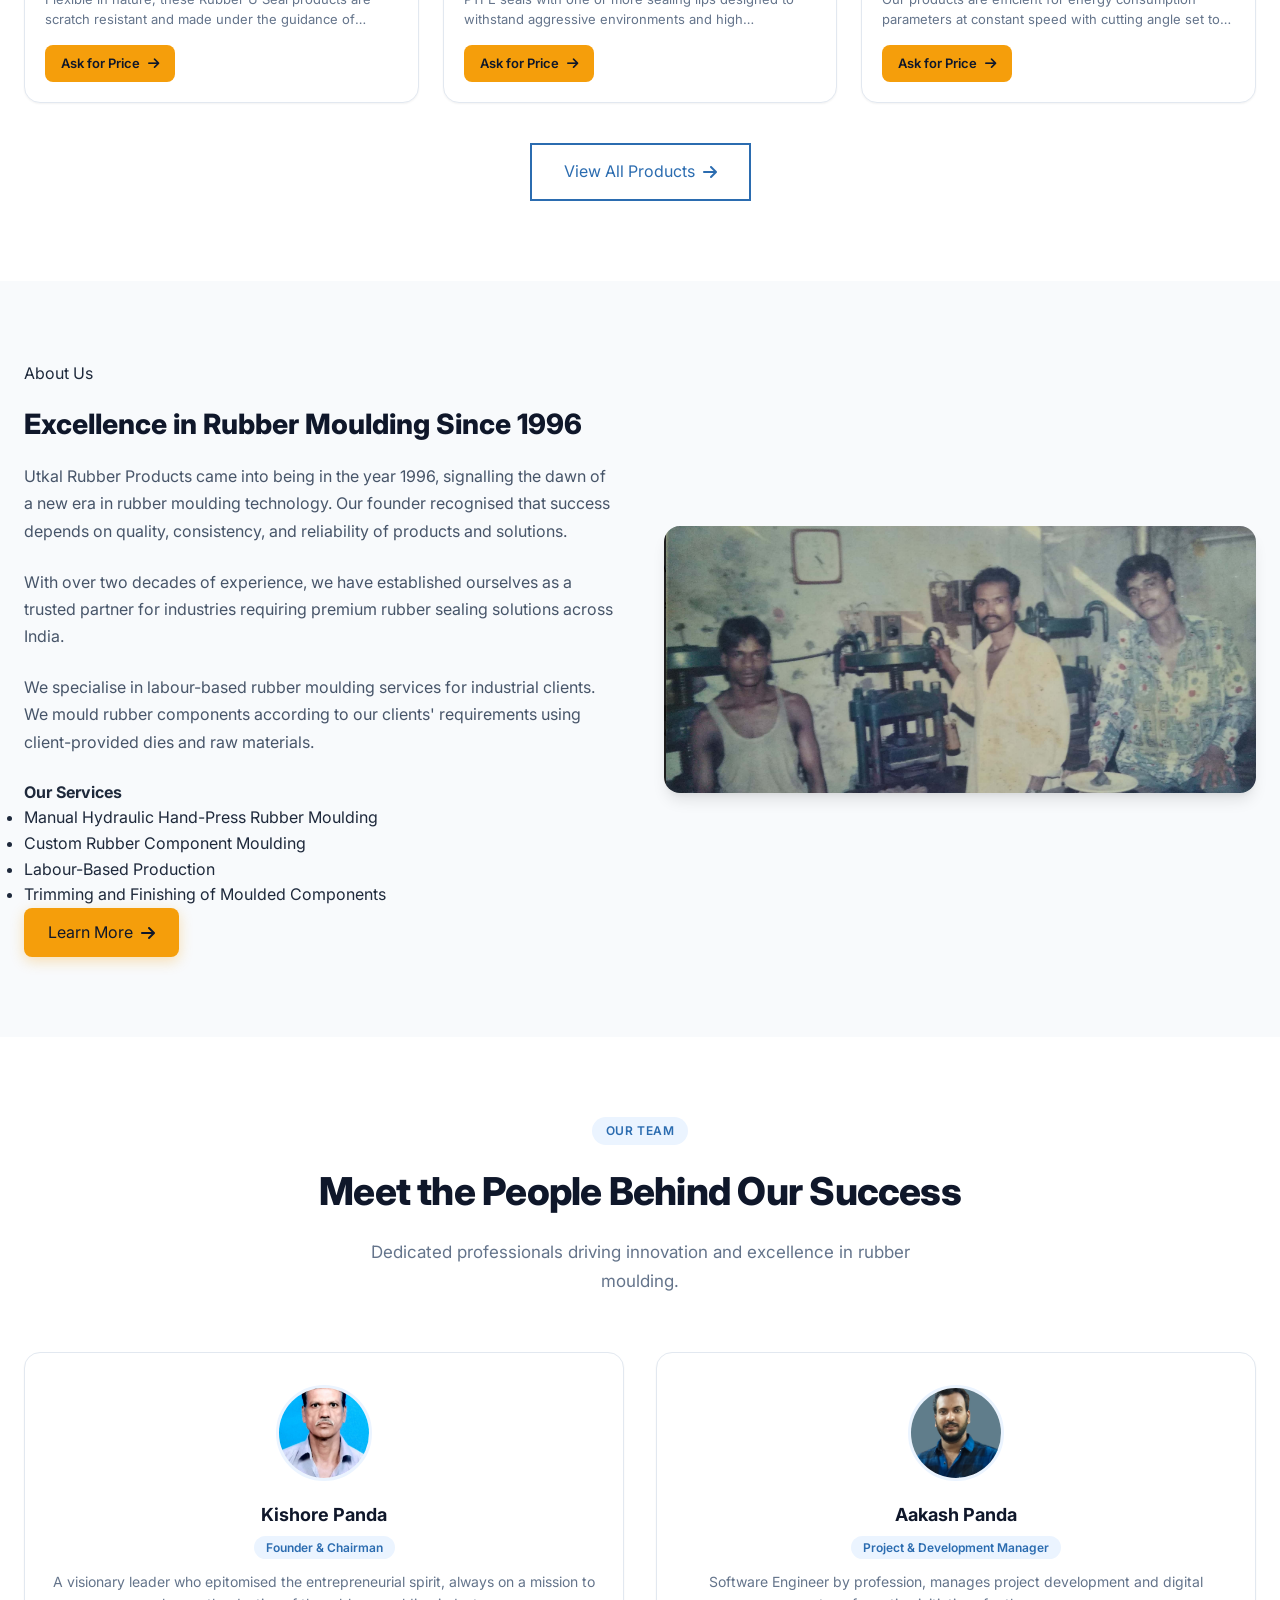
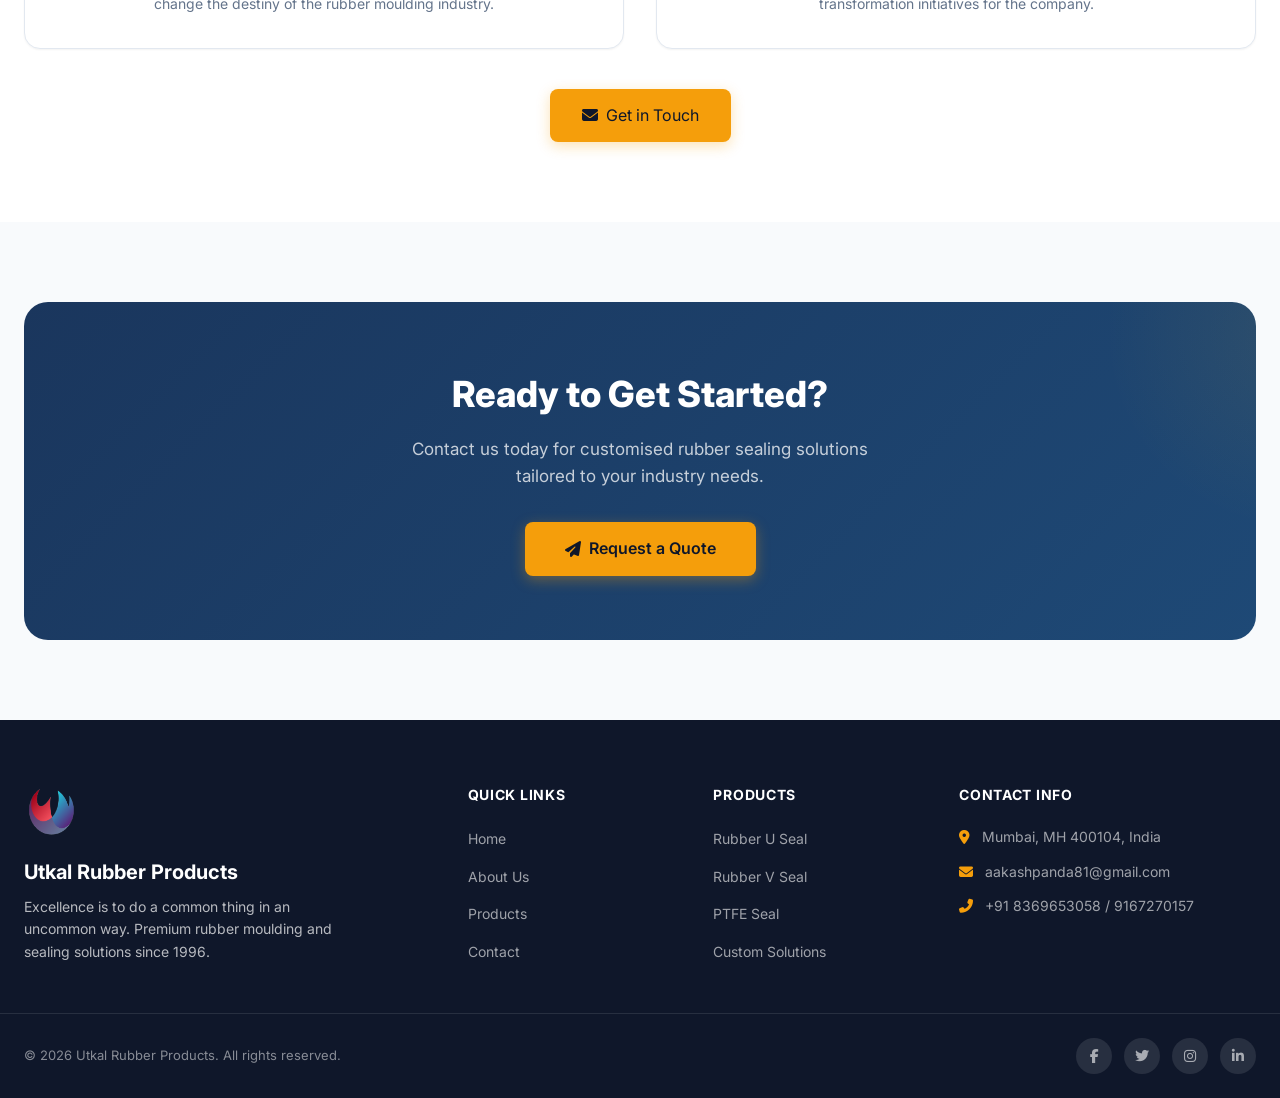
==== commit 8d44c86f: "Remove components list from index.html Removed the section listing components that can be moulded." ====
--- a/index.html
+++ b/index.html
@@ -184,16 +184,6 @@
             We specialise in labour-based rubber moulding services for industrial clients. We mould rubber components according to our clients' requirements using client-provided dies and raw materials.
           </p>
           <div>
-            <h4>Components We Mould</h4>
-            <ul>
-                <li>O-Rings</li>
-                <li>Rubber Gaskets</li>
-                <li>Rubber Bellows</li>
-                <li>Rubber Bushes</li>
-                <li>Custom Rubber Components</li>
-            </ul>
-          </div>
-          <div>
             <h4>Our Services</h4>
             <ul>
                 <li>Manual Hydraulic Hand-Press Rubber Moulding</li>
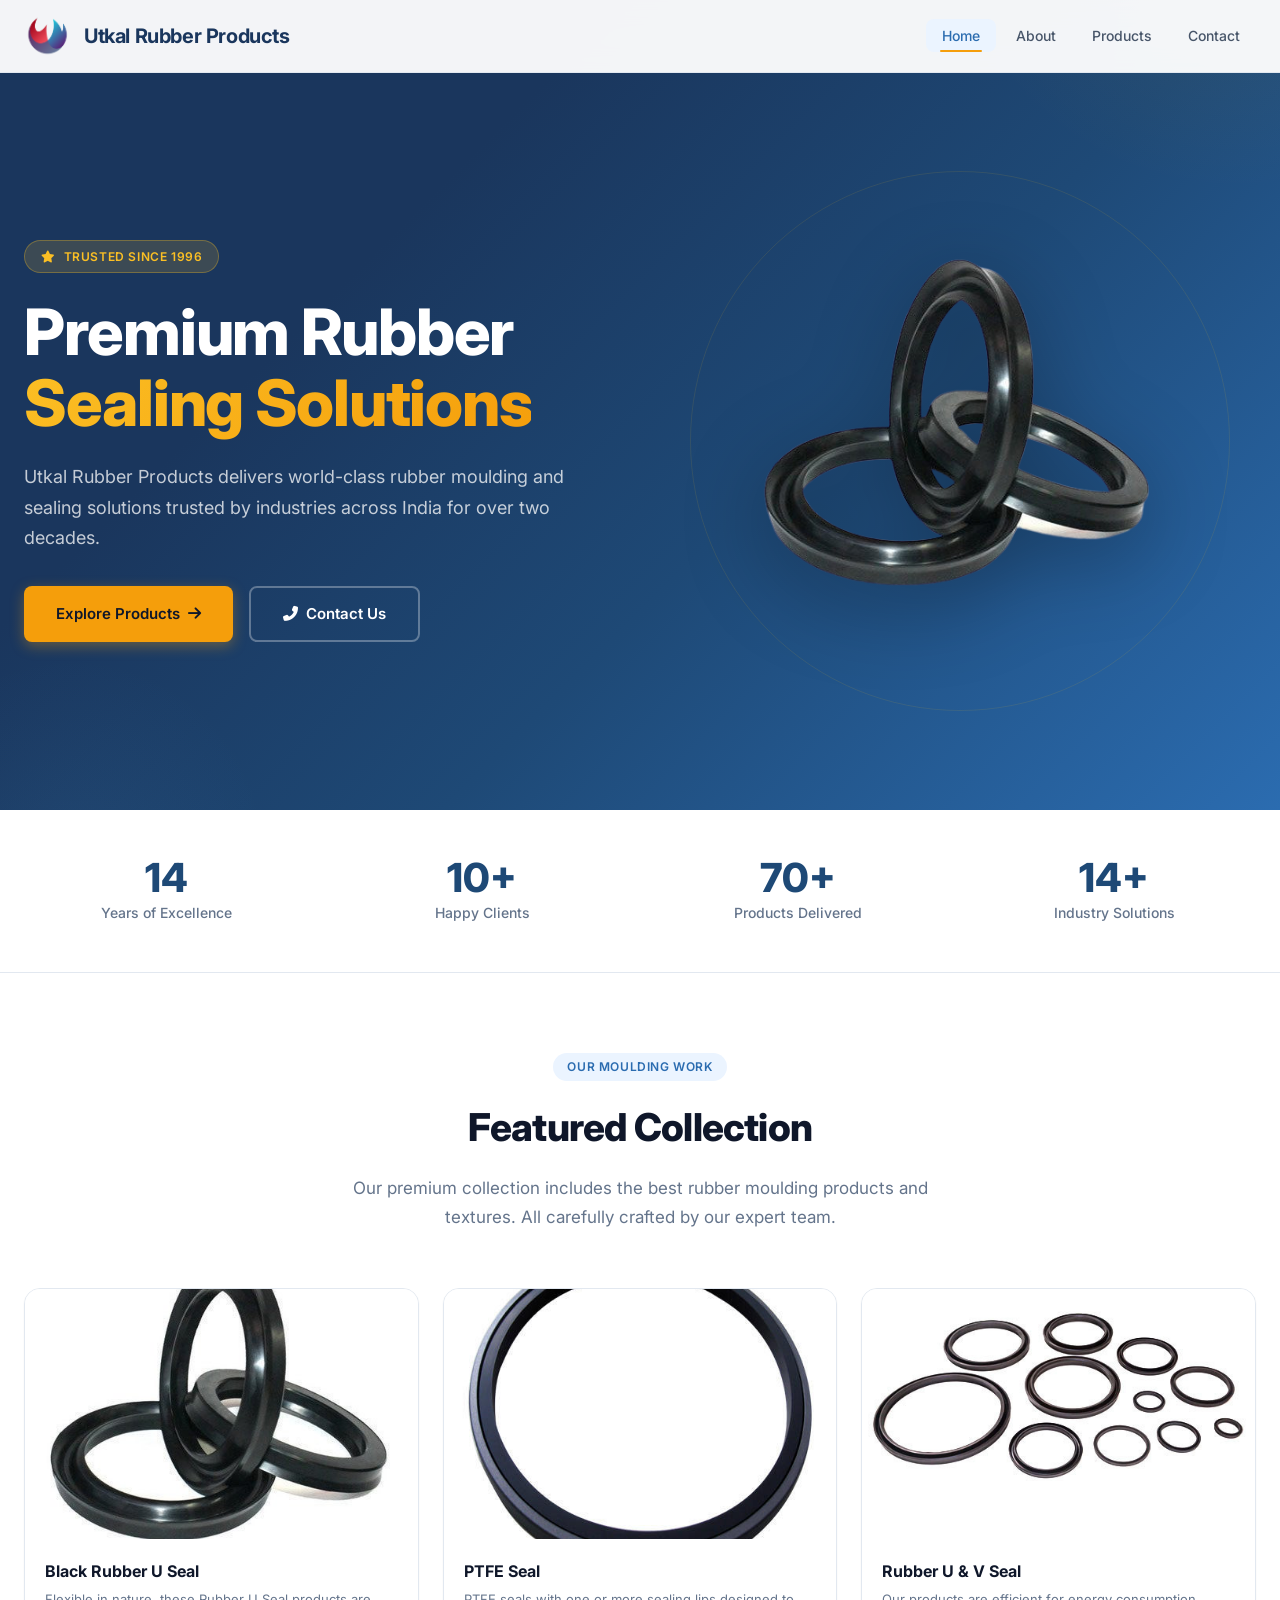
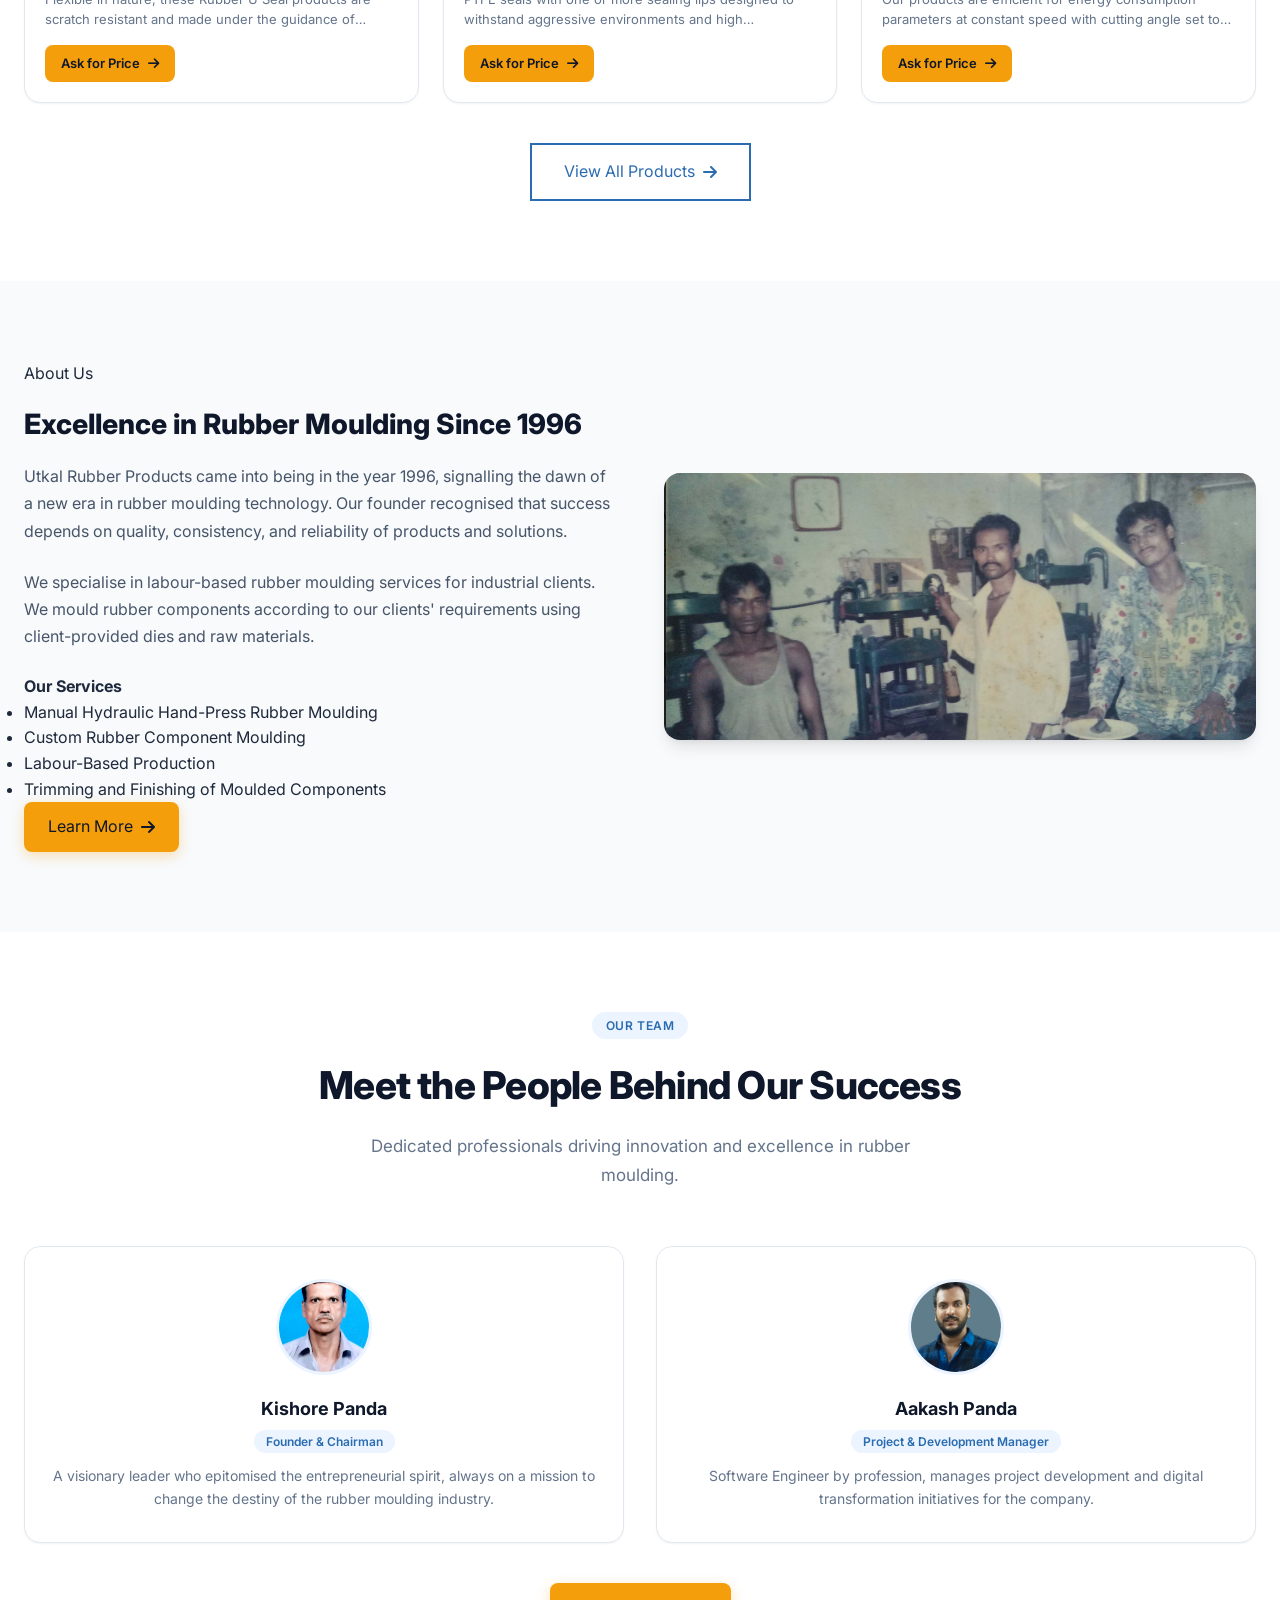
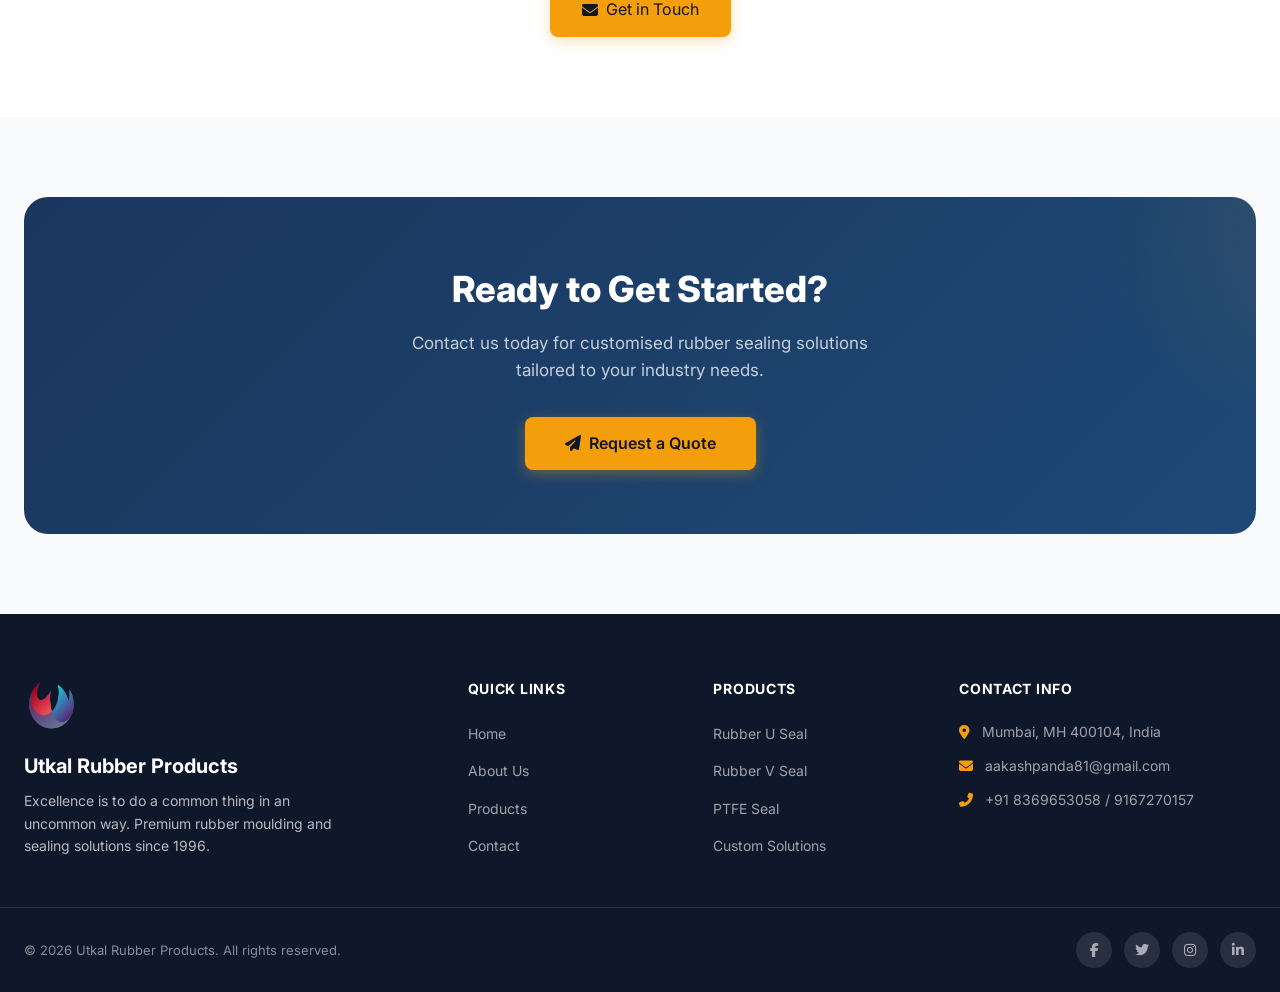
==== commit 0e29988d: "Remove team experience paragraph and add comment Removed a paragraph about team experience and added" ====
--- a/index.html
+++ b/index.html
@@ -177,9 +177,9 @@
           <p>
             Utkal Rubber Products came into being in the year 1996, signalling the dawn of a new era in rubber moulding technology. Our founder recognised that success depends on quality, consistency, and reliability of products and solutions.
           </p>
-          <p>
+           <!-- Team 3 <p>
             With over two decades of experience, we have established ourselves as a trusted partner for industries requiring premium rubber sealing solutions across India.
-          </p>
+          </p> -->
           <p>
             We specialise in labour-based rubber moulding services for industrial clients. We mould rubber components according to our clients' requirements using client-provided dies and raw materials.
           </p>
